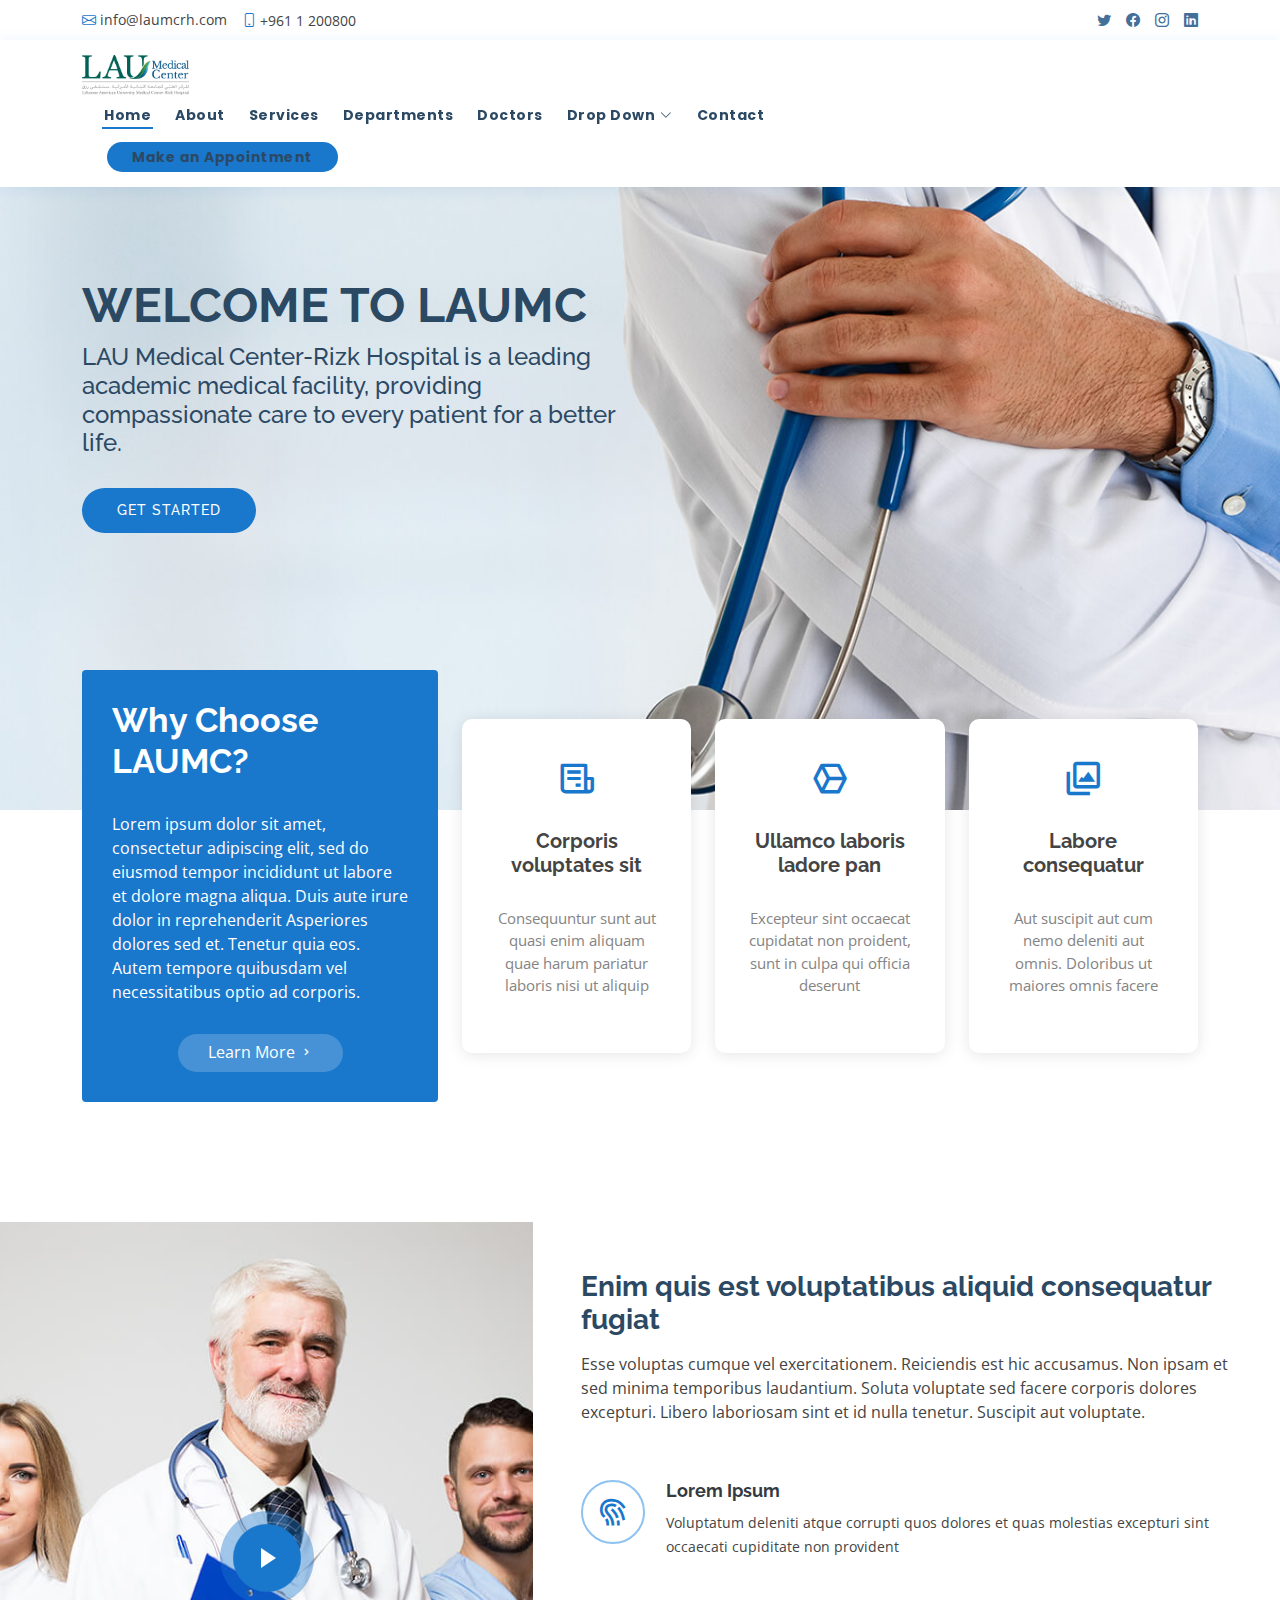
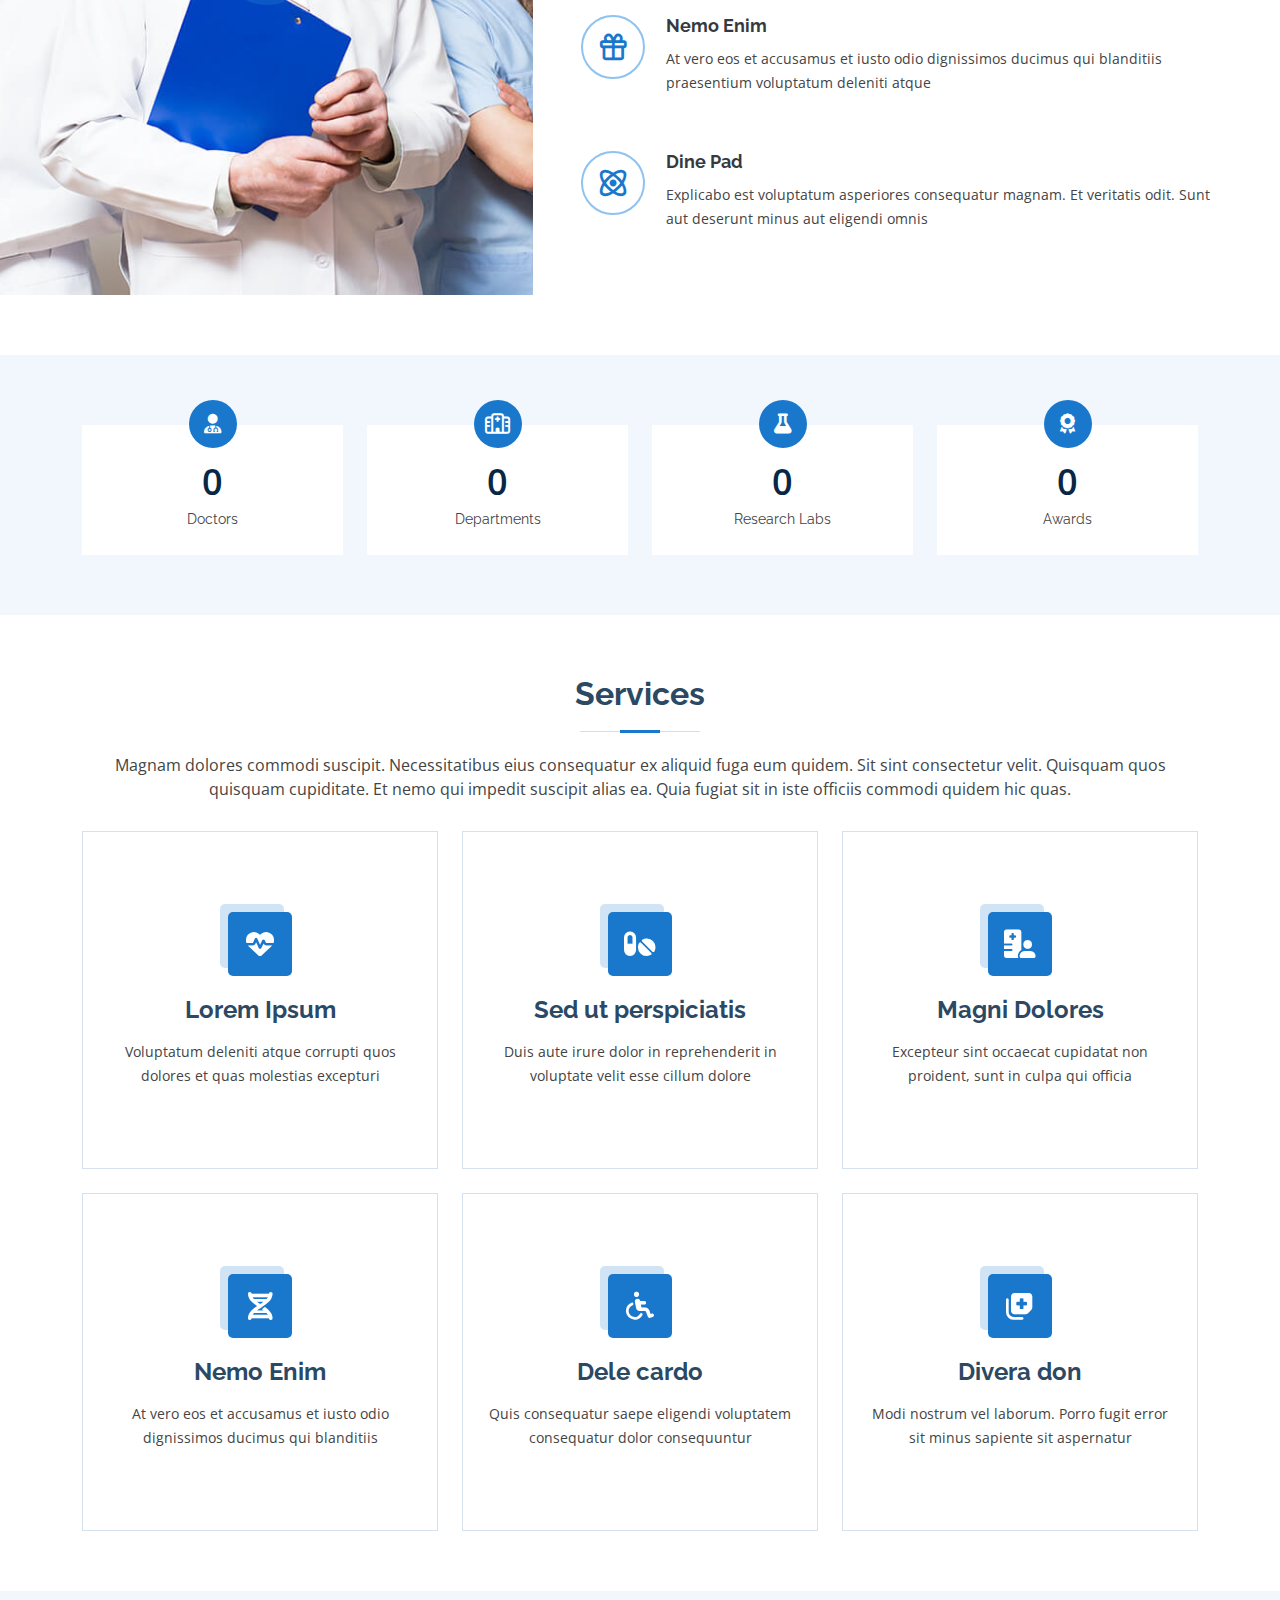
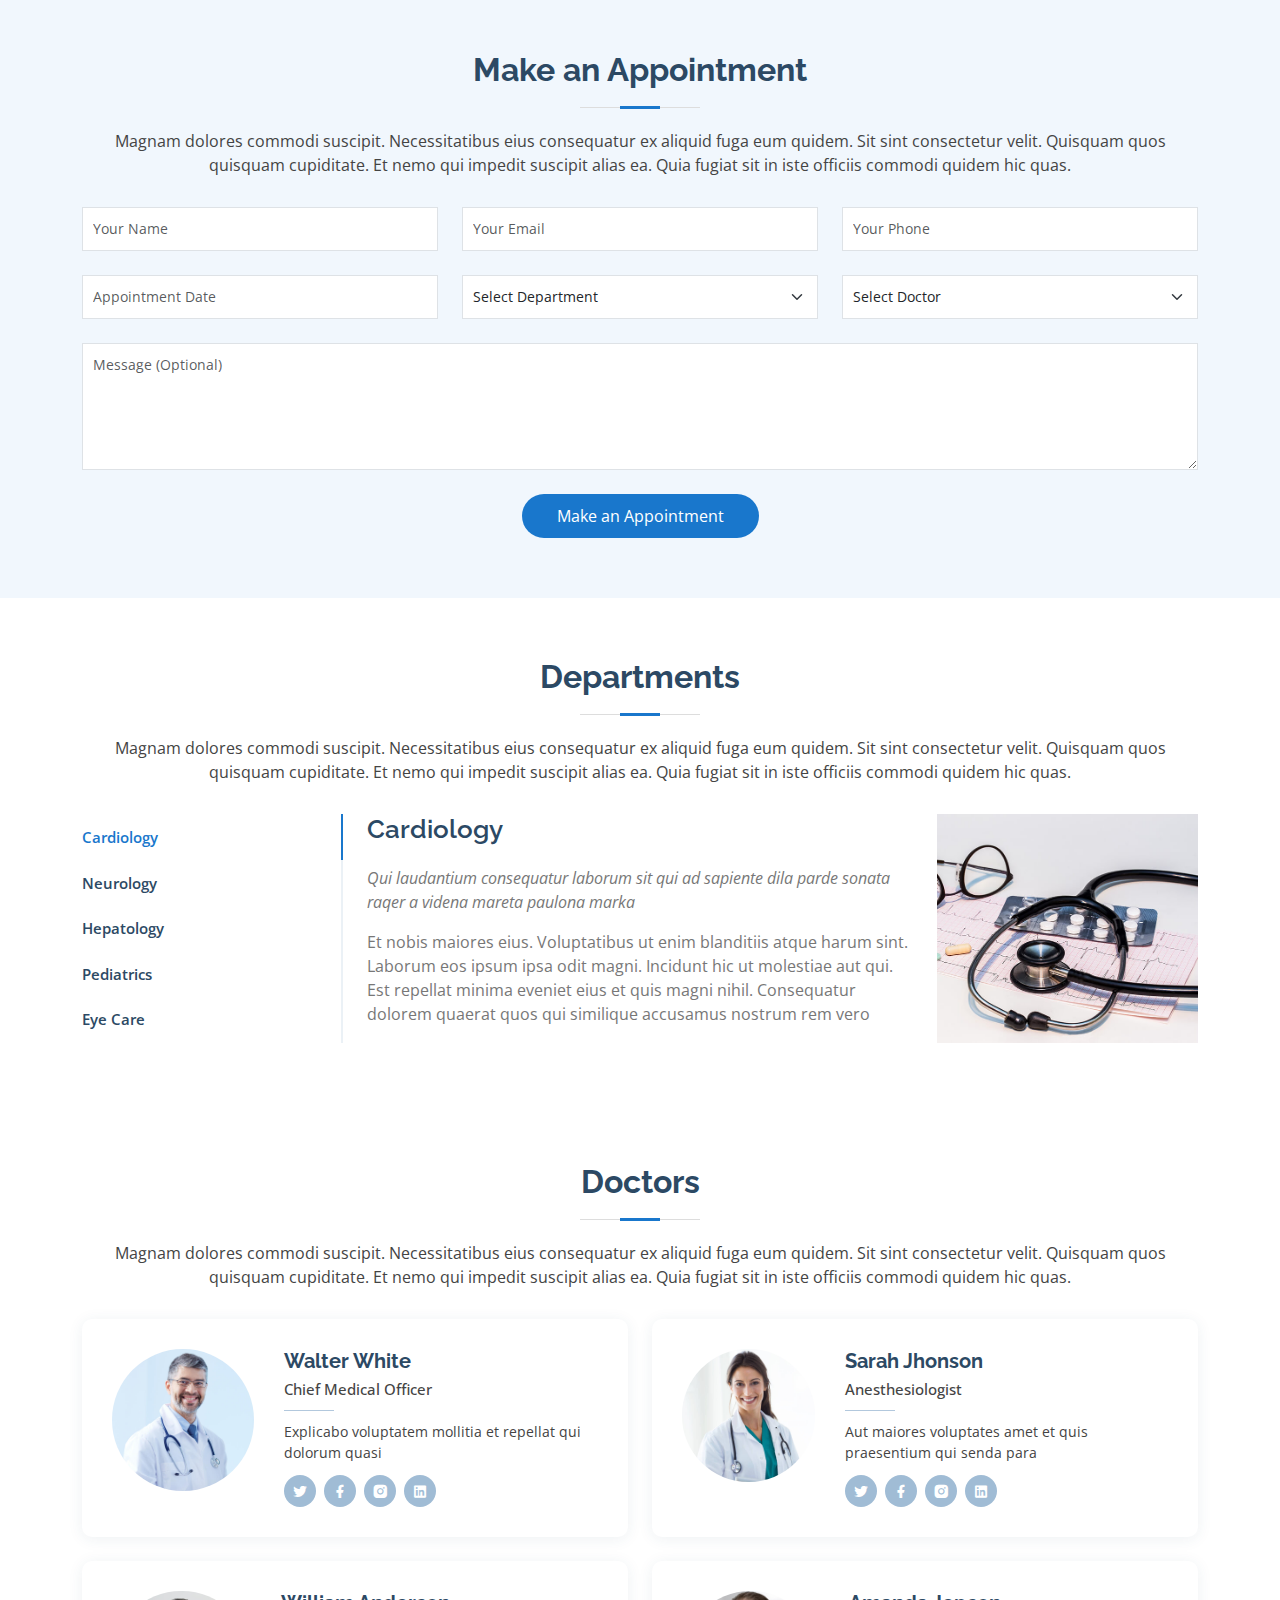
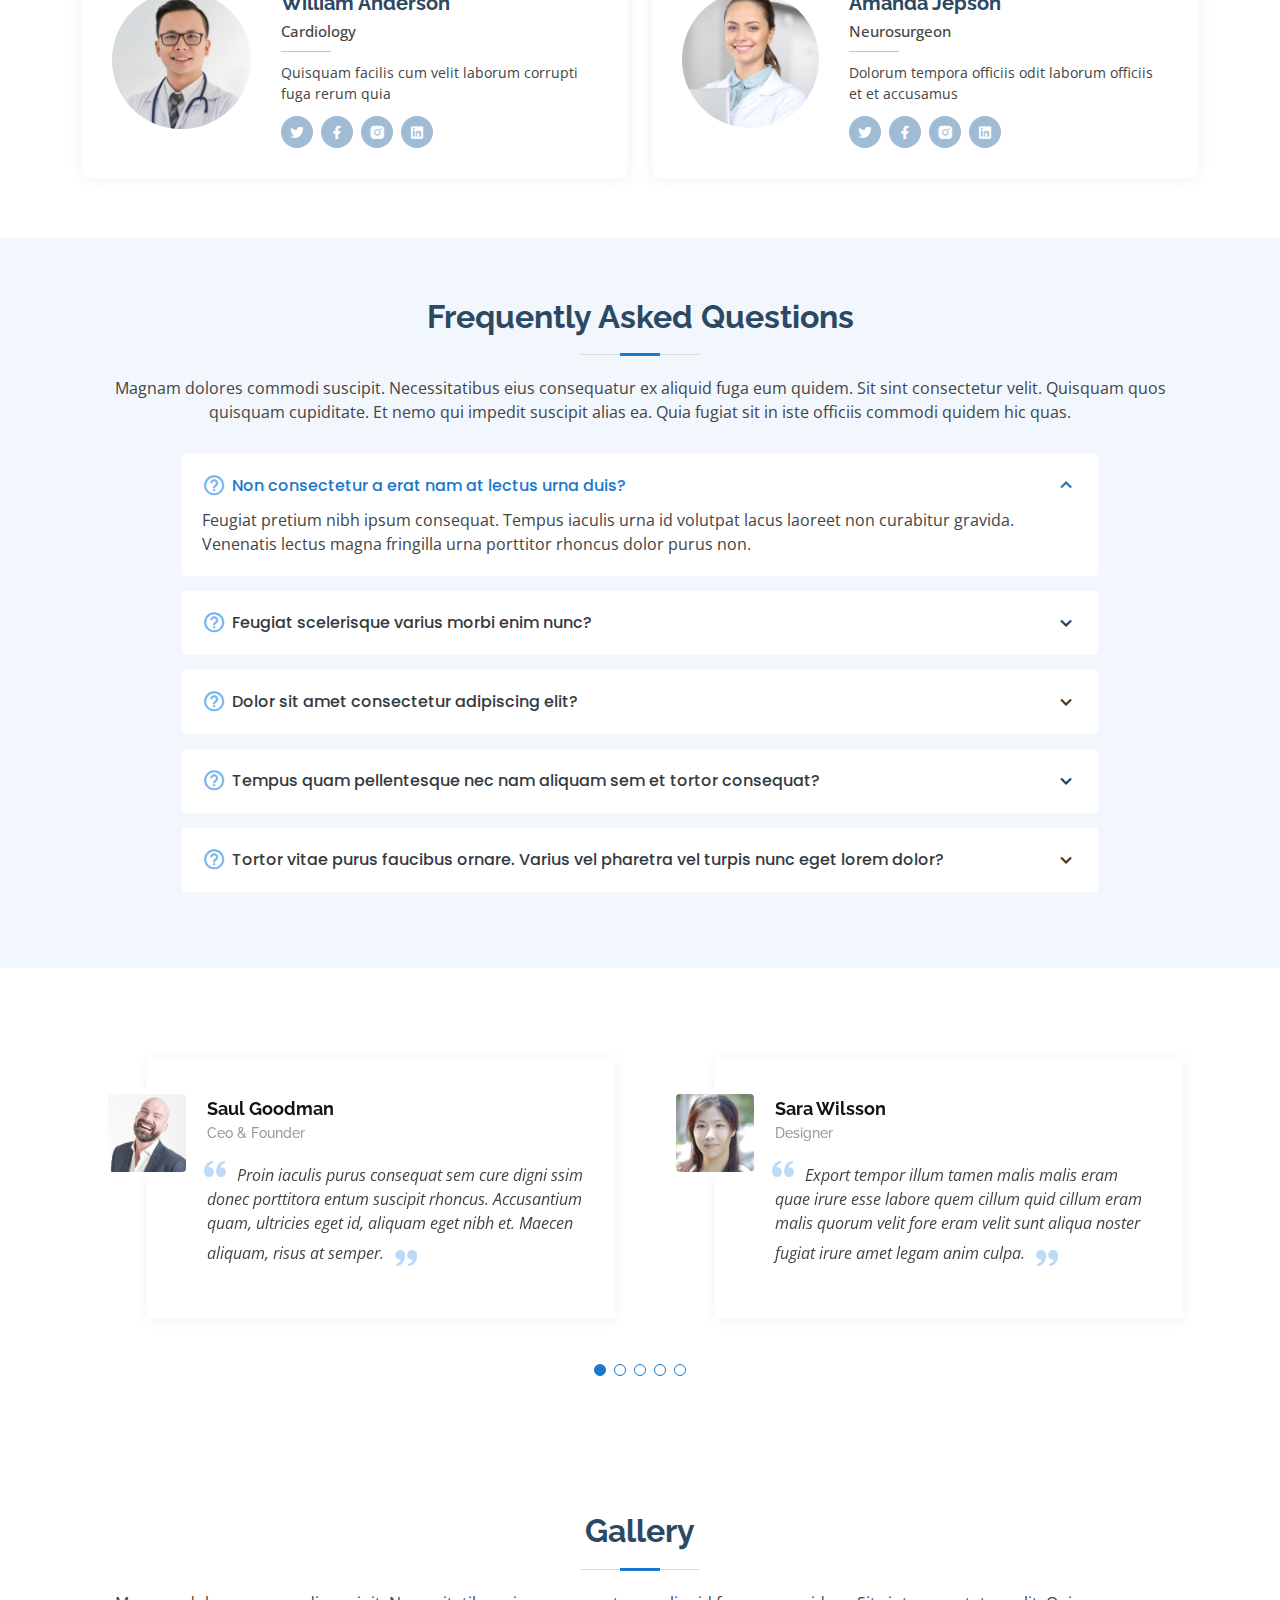
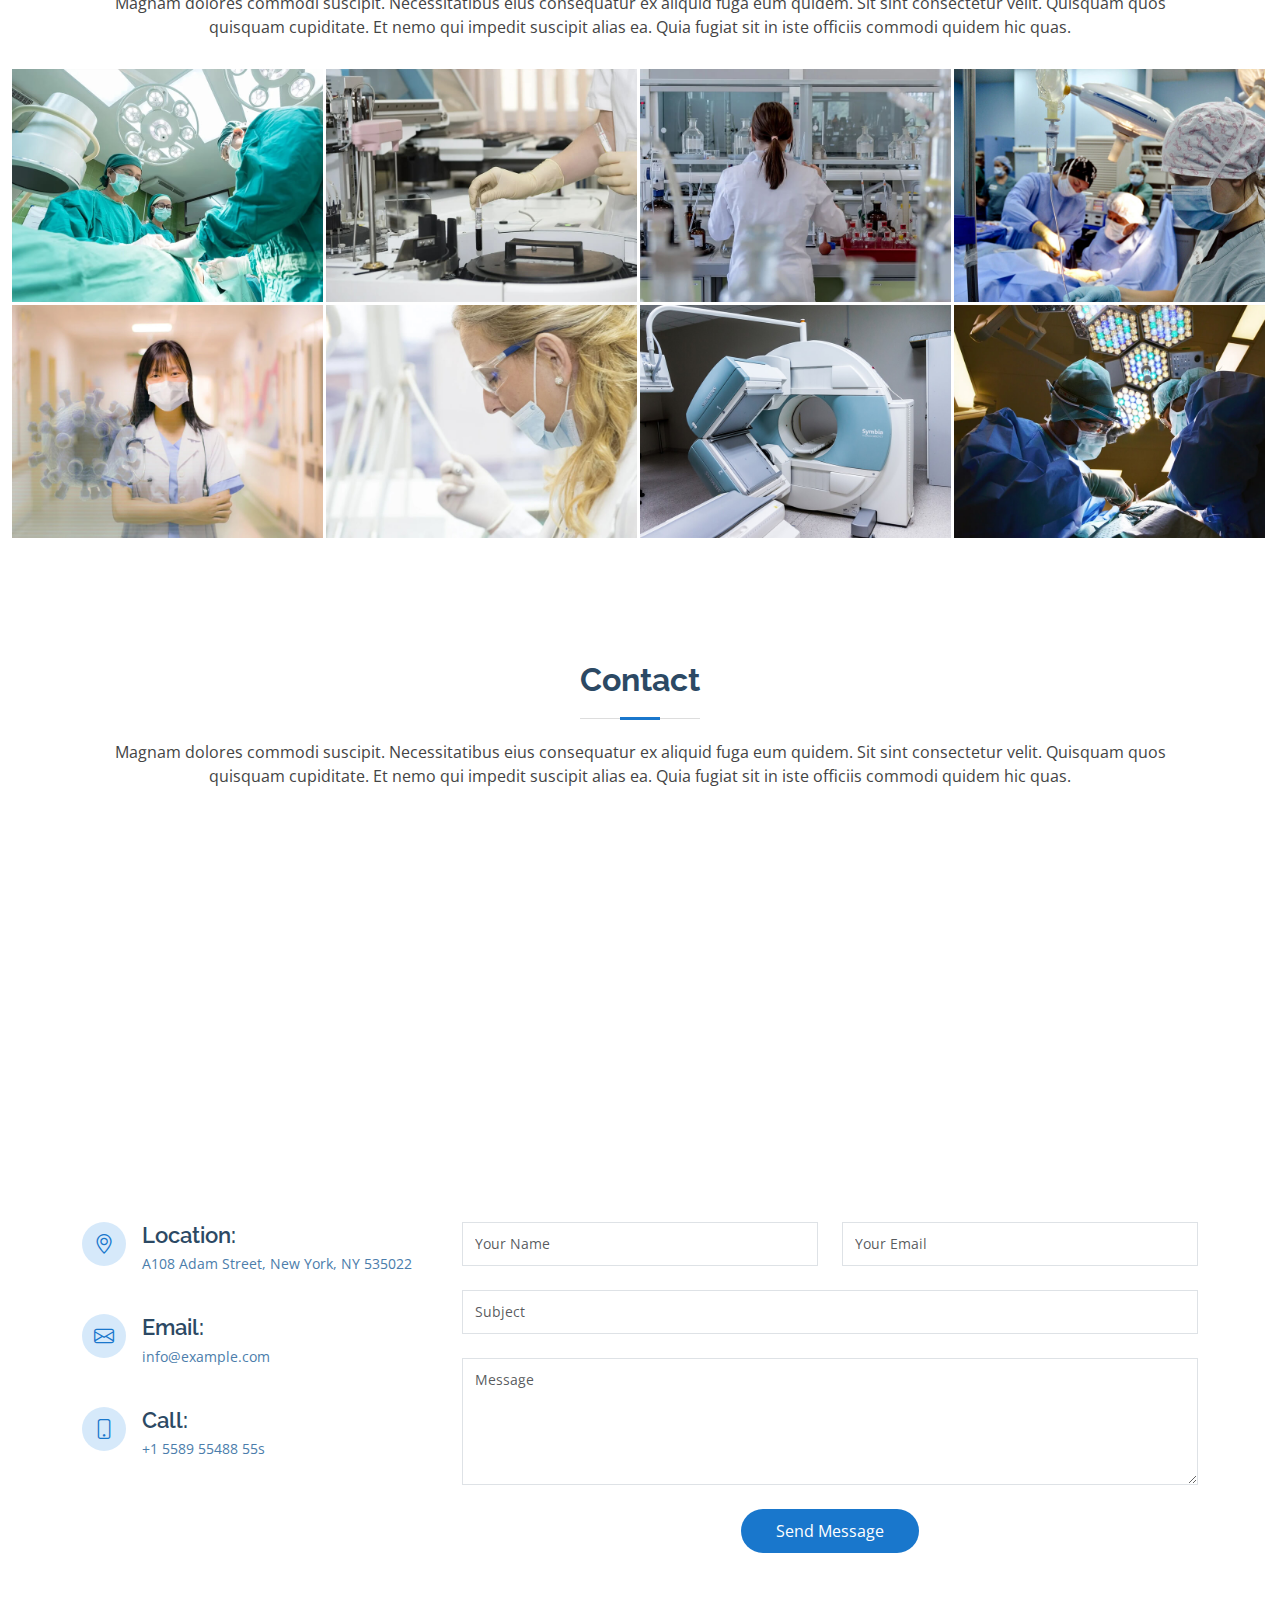
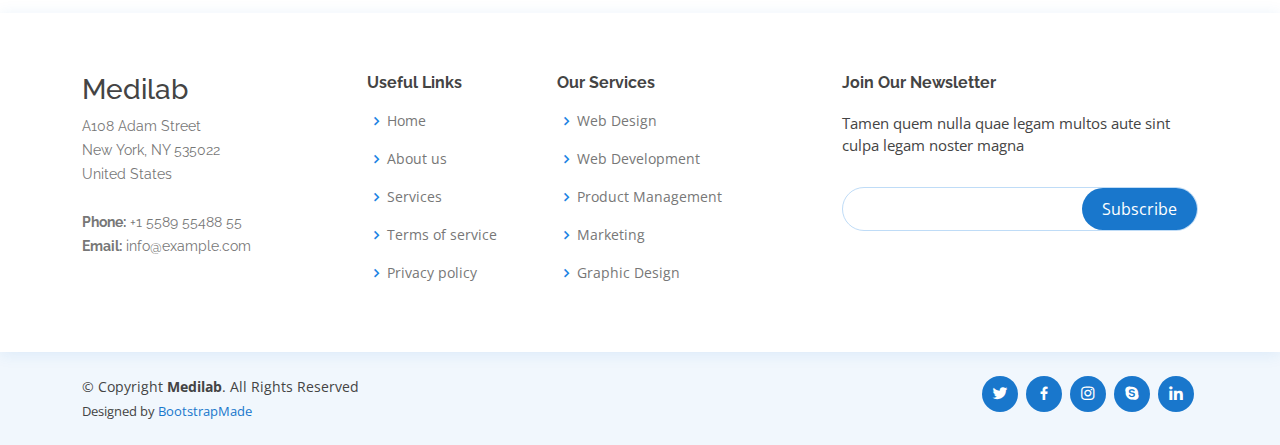
==== index.html @ ff3c2d9d "The project's first upload" ====
<!DOCTYPE html>
<html lang="en">

<head>
  <meta charset="utf-8">
  <meta content="width=device-width, initial-scale=1.0" name="viewport">

  <title>LAUMC</title>
  <meta content="" name="description">
  <meta content="" name="keywords">

  <!-- Favicons -->
  <link href="assets/img/favicon.ico" rel="icon">
  <!-- Google Fonts -->
  <link href="https://fonts.googleapis.com/css?family=Open+Sans:300,300i,400,400i,600,600i,700,700i|Raleway:300,300i,400,400i,500,500i,600,600i,700,700i|Poppins:300,300i,400,400i,500,500i,600,600i,700,700i" rel="stylesheet">

  <!-- Vendor CSS Files -->
  <link href="assets/vendor/fontawesome-free/css/all.min.css" rel="stylesheet">
  <link href="assets/vendor/animate.css/animate.min.css" rel="stylesheet">
  <link href="assets/vendor/bootstrap/css/bootstrap.min.css" rel="stylesheet">
  <link href="assets/vendor/bootstrap-icons/bootstrap-icons.css" rel="stylesheet">
  <link href="assets/vendor/boxicons/css/boxicons.min.css" rel="stylesheet">
  <link href="assets/vendor/glightbox/css/glightbox.min.css" rel="stylesheet">
  <link href="assets/vendor/remixicon/remixicon.css" rel="stylesheet">
  <link href="assets/vendor/swiper/swiper-bundle.min.css" rel="stylesheet">

  <!-- Template Main CSS File -->
  <link href="assets/css/style.css" rel="stylesheet">

  <!-- =======================================================
  * Template Name: Medilab
  * Updated: Sep 18 2023 with Bootstrap v5.3.2
  * Template URL: https://bootstrapmade.com/medilab-free-medical-bootstrap-theme/
  * Author: BootstrapMade.com
  * License: https://bootstrapmade.com/license/
  ======================================================== -->
</head>

<body>

  <!-- ======= Top Bar ======= -->
  <div id="topbar" class="d-flex align-items-center fixed-top">
    <div class="container d-flex justify-content-between">
      <div class="contact-info d-flex align-items-center">
        <i class="bi bi-envelope"></i> <a href="mailto:info@laumcrh.com">info@laumcrh.com</a>
        <i class="bi bi-phone"></i> +961 1 200800
      </div>
      <div class="d-none d-lg-flex social-links align-items-center">
        <a href="https://twitter.com/LAUMCRH" class="twitter"><i class="bi bi-twitter"></i></a>
        <a href="https://www.facebook.com/LAUMCRH" class="facebook"><i class="bi bi-facebook"></i></a>
        <a href="https://www.instagram.com/LAUMCRH/" class="instagram"><i class="bi bi-instagram"></i></a>
        <a href="https://www.linkedin.com/company/laumcrh/" class="linkedin"><i class="bi bi-linkedin"></i></i></a>
      </div>
    </div>
  </div>

  <!-- ======= Header ======= -->
  <header id="header" class="fixed-top">
    <div class="container d-flex align-items-center">

      <h1 class="logo me-auto"><a href="index.html" class="logo me-auto"><img src="assets/img/logo.png" alt="" class="img-fluid"></a>

      <nav id="navbar" class="navbar order-last order-lg-0">
        <ul>
          <li><a class="nav-link scrollto active" href="#hero">Home</a></li>
          <li><a class="nav-link scrollto" href="#about">About</a></li>
          <li><a class="nav-link scrollto" href="#services">Services</a></li>
          <li><a class="nav-link scrollto" href="#departments">Departments</a></li>
          <li><a class="nav-link scrollto" href="#doctors">Doctors</a></li>
          <li class="dropdown"><a href="#"><span>Drop Down</span> <i class="bi bi-chevron-down"></i></a>
            <ul>
              <li><a href="#">Drop Down 1</a></li>
              <li class="dropdown"><a href="#"><span>Deep Drop Down</span> <i class="bi bi-chevron-right"></i></a>
                <ul>
                  <li><a href="#">Deep Drop Down 1</a></li>
                  <li><a href="#">Deep Drop Down 2</a></li>
                  <li><a href="#">Deep Drop Down 3</a></li>
                  <li><a href="#">Deep Drop Down 4</a></li>
                  <li><a href="#">Deep Drop Down 5</a></li>
                </ul>
              </li>
              <li><a href="#">Drop Down 2</a></li>
              <li><a href="#">Drop Down 3</a></li>
              <li><a href="#">Drop Down 4</a></li>
            </ul>
          </li>
          <li><a class="nav-link scrollto" href="#contact">Contact</a></li>
        </ul>
        <i class="bi bi-list mobile-nav-toggle"></i>
      </nav><!-- .navbar -->

      <a href="#appointment" class="appointment-btn scrollto"><span class="d-none d-md-inline">Make an</span> Appointment</a>

    </div>
  </header><!-- End Header -->

  <!-- ======= Hero Section ======= -->
  <section id="hero" class="d-flex align-items-center">
    <div class="container">
      <h1>Welcome to LAUMC</h1>
      <h2>LAU Medical Center-Rizk Hospital is a leading academic medical facility, providing compassionate care to every patient for a better life.</h2>
      <a href="#about" class="btn-get-started scrollto">Get Started</a>
    </div>
  </section><!-- End Hero -->

  <main id="main">

    <!-- ======= Why Us Section ======= -->
    <section id="why-us" class="why-us">
      <div class="container">

        <div class="row">
          <div class="col-lg-4 d-flex align-items-stretch">
            <div class="content">
              <h3>Why Choose LAUMC?</h3>
              <p>
                Lorem ipsum dolor sit amet, consectetur adipiscing elit, sed do eiusmod tempor incididunt ut labore et dolore magna aliqua. Duis aute irure dolor in reprehenderit
                Asperiores dolores sed et. Tenetur quia eos. Autem tempore quibusdam vel necessitatibus optio ad corporis.
              </p>
              <div class="text-center">
                <a href="#" class="more-btn">Learn More <i class="bx bx-chevron-right"></i></a>
              </div>
            </div>
          </div>
          <div class="col-lg-8 d-flex align-items-stretch">
            <div class="icon-boxes d-flex flex-column justify-content-center">
              <div class="row">
                <div class="col-xl-4 d-flex align-items-stretch">
                  <div class="icon-box mt-4 mt-xl-0">
                    <i class="bx bx-receipt"></i>
                    <h4>Corporis voluptates sit</h4>
                    <p>Consequuntur sunt aut quasi enim aliquam quae harum pariatur laboris nisi ut aliquip</p>
                  </div>
                </div>
                <div class="col-xl-4 d-flex align-items-stretch">
                  <div class="icon-box mt-4 mt-xl-0">
                    <i class="bx bx-cube-alt"></i>
                    <h4>Ullamco laboris ladore pan</h4>
                    <p>Excepteur sint occaecat cupidatat non proident, sunt in culpa qui officia deserunt</p>
                  </div>
                </div>
                <div class="col-xl-4 d-flex align-items-stretch">
                  <div class="icon-box mt-4 mt-xl-0">
                    <i class="bx bx-images"></i>
                    <h4>Labore consequatur</h4>
                    <p>Aut suscipit aut cum nemo deleniti aut omnis. Doloribus ut maiores omnis facere</p>
                  </div>
                </div>
              </div>
            </div><!-- End .content-->
          </div>
        </div>

      </div>
    </section><!-- End Why Us Section -->

    <!-- ======= About Section ======= -->
    <section id="about" class="about">
      <div class="container-fluid">

        <div class="row">
          <div class="col-xl-5 col-lg-6 video-box d-flex justify-content-center align-items-stretch position-relative">
            <a href="https://www.youtube.com/watch?v=jDDaplaOz7Q" class="glightbox play-btn mb-4"></a>
          </div>

          <div class="col-xl-7 col-lg-6 icon-boxes d-flex flex-column align-items-stretch justify-content-center py-5 px-lg-5">
            <h3>Enim quis est voluptatibus aliquid consequatur fugiat</h3>
            <p>Esse voluptas cumque vel exercitationem. Reiciendis est hic accusamus. Non ipsam et sed minima temporibus laudantium. Soluta voluptate sed facere corporis dolores excepturi. Libero laboriosam sint et id nulla tenetur. Suscipit aut voluptate.</p>

            <div class="icon-box">
              <div class="icon"><i class="bx bx-fingerprint"></i></div>
              <h4 class="title"><a href="">Lorem Ipsum</a></h4>
              <p class="description">Voluptatum deleniti atque corrupti quos dolores et quas molestias excepturi sint occaecati cupiditate non provident</p>
            </div>

            <div class="icon-box">
              <div class="icon"><i class="bx bx-gift"></i></div>
              <h4 class="title"><a href="">Nemo Enim</a></h4>
              <p class="description">At vero eos et accusamus et iusto odio dignissimos ducimus qui blanditiis praesentium voluptatum deleniti atque</p>
            </div>

            <div class="icon-box">
              <div class="icon"><i class="bx bx-atom"></i></div>
              <h4 class="title"><a href="">Dine Pad</a></h4>
              <p class="description">Explicabo est voluptatum asperiores consequatur magnam. Et veritatis odit. Sunt aut deserunt minus aut eligendi omnis</p>
            </div>

          </div>
        </div>

      </div>
    </section><!-- End About Section -->

    <!-- ======= Counts Section ======= -->
    <section id="counts" class="counts">
      <div class="container">

        <div class="row">

          <div class="col-lg-3 col-md-6">
            <div class="count-box">
              <i class="fas fa-user-md"></i>
              <span data-purecounter-start="0" data-purecounter-end="85" data-purecounter-duration="1" class="purecounter"></span>
              <p>Doctors</p>
            </div>
          </div>

          <div class="col-lg-3 col-md-6 mt-5 mt-md-0">
            <div class="count-box">
              <i class="far fa-hospital"></i>
              <span data-purecounter-start="0" data-purecounter-end="18" data-purecounter-duration="1" class="purecounter"></span>
              <p>Departments</p>
            </div>
          </div>

          <div class="col-lg-3 col-md-6 mt-5 mt-lg-0">
            <div class="count-box">
              <i class="fas fa-flask"></i>
              <span data-purecounter-start="0" data-purecounter-end="12" data-purecounter-duration="1" class="purecounter"></span>
              <p>Research Labs</p>
            </div>
          </div>

          <div class="col-lg-3 col-md-6 mt-5 mt-lg-0">
            <div class="count-box">
              <i class="fas fa-award"></i>
              <span data-purecounter-start="0" data-purecounter-end="150" data-purecounter-duration="1" class="purecounter"></span>
              <p>Awards</p>
            </div>
          </div>

        </div>

      </div>
    </section><!-- End Counts Section -->

    <!-- ======= Services Section ======= -->
    <section id="services" class="services">
      <div class="container">

        <div class="section-title">
          <h2>Services</h2>
          <p>Magnam dolores commodi suscipit. Necessitatibus eius consequatur ex aliquid fuga eum quidem. Sit sint consectetur velit. Quisquam quos quisquam cupiditate. Et nemo qui impedit suscipit alias ea. Quia fugiat sit in iste officiis commodi quidem hic quas.</p>
        </div>

        <div class="row">
          <div class="col-lg-4 col-md-6 d-flex align-items-stretch">
            <div class="icon-box">
              <div class="icon"><i class="fas fa-heartbeat"></i></div>
              <h4><a href="">Lorem Ipsum</a></h4>
              <p>Voluptatum deleniti atque corrupti quos dolores et quas molestias excepturi</p>
            </div>
          </div>

          <div class="col-lg-4 col-md-6 d-flex align-items-stretch mt-4 mt-md-0">
            <div class="icon-box">
              <div class="icon"><i class="fas fa-pills"></i></div>
              <h4><a href="">Sed ut perspiciatis</a></h4>
              <p>Duis aute irure dolor in reprehenderit in voluptate velit esse cillum dolore</p>
            </div>
          </div>

          <div class="col-lg-4 col-md-6 d-flex align-items-stretch mt-4 mt-lg-0">
            <div class="icon-box">
              <div class="icon"><i class="fas fa-hospital-user"></i></div>
              <h4><a href="">Magni Dolores</a></h4>
              <p>Excepteur sint occaecat cupidatat non proident, sunt in culpa qui officia</p>
            </div>
          </div>

          <div class="col-lg-4 col-md-6 d-flex align-items-stretch mt-4">
            <div class="icon-box">
              <div class="icon"><i class="fas fa-dna"></i></div>
              <h4><a href="">Nemo Enim</a></h4>
              <p>At vero eos et accusamus et iusto odio dignissimos ducimus qui blanditiis</p>
            </div>
          </div>

          <div class="col-lg-4 col-md-6 d-flex align-items-stretch mt-4">
            <div class="icon-box">
              <div class="icon"><i class="fas fa-wheelchair"></i></div>
              <h4><a href="">Dele cardo</a></h4>
              <p>Quis consequatur saepe eligendi voluptatem consequatur dolor consequuntur</p>
            </div>
          </div>

          <div class="col-lg-4 col-md-6 d-flex align-items-stretch mt-4">
            <div class="icon-box">
              <div class="icon"><i class="fas fa-notes-medical"></i></div>
              <h4><a href="">Divera don</a></h4>
              <p>Modi nostrum vel laborum. Porro fugit error sit minus sapiente sit aspernatur</p>
            </div>
          </div>

        </div>

      </div>
    </section><!-- End Services Section -->

    <!-- ======= Appointment Section ======= -->
    <section id="appointment" class="appointment section-bg">
      <div class="container">

        <div class="section-title">
          <h2>Make an Appointment</h2>
          <p>Magnam dolores commodi suscipit. Necessitatibus eius consequatur ex aliquid fuga eum quidem. Sit sint consectetur velit. Quisquam quos quisquam cupiditate. Et nemo qui impedit suscipit alias ea. Quia fugiat sit in iste officiis commodi quidem hic quas.</p>
        </div>

        <form action="forms/appointment.php" method="post" role="form" class="php-email-form">
          <div class="row">
            <div class="col-md-4 form-group">
              <input type="text" name="name" class="form-control" id="name" placeholder="Your Name" data-rule="minlen:4" data-msg="Please enter at least 4 chars">
              <div class="validate"></div>
            </div>
            <div class="col-md-4 form-group mt-3 mt-md-0">
              <input type="email" class="form-control" name="email" id="email" placeholder="Your Email" data-rule="email" data-msg="Please enter a valid email">
              <div class="validate"></div>
            </div>
            <div class="col-md-4 form-group mt-3 mt-md-0">
              <input type="tel" class="form-control" name="phone" id="phone" placeholder="Your Phone" data-rule="minlen:4" data-msg="Please enter at least 4 chars">
              <div class="validate"></div>
            </div>
          </div>
          <div class="row">
            <div class="col-md-4 form-group mt-3">
              <input type="datetime" name="date" class="form-control datepicker" id="date" placeholder="Appointment Date" data-rule="minlen:4" data-msg="Please enter at least 4 chars">
              <div class="validate"></div>
            </div>
            <div class="col-md-4 form-group mt-3">
              <select name="department" id="department" class="form-select">
                <option value="">Select Department</option>
                <option value="Department 1">Department 1</option>
                <option value="Department 2">Department 2</option>
                <option value="Department 3">Department 3</option>
              </select>
              <div class="validate"></div>
            </div>
            <div class="col-md-4 form-group mt-3">
              <select name="doctor" id="doctor" class="form-select">
                <option value="">Select Doctor</option>
                <option value="Doctor 1">Doctor 1</option>
                <option value="Doctor 2">Doctor 2</option>
                <option value="Doctor 3">Doctor 3</option>
              </select>
              <div class="validate"></div>
            </div>
          </div>

          <div class="form-group mt-3">
            <textarea class="form-control" name="message" rows="5" placeholder="Message (Optional)"></textarea>
            <div class="validate"></div>
          </div>
          <div class="mb-3">
            <div class="loading">Loading</div>
            <div class="error-message"></div>
            <div class="sent-message">Your appointment request has been sent successfully. Thank you!</div>
          </div>
          <div class="text-center"><button type="submit">Make an Appointment</button></div>
        </form>

      </div>
    </section><!-- End Appointment Section -->

    <!-- ======= Departments Section ======= -->
    <section id="departments" class="departments">
      <div class="container">

        <div class="section-title">
          <h2>Departments</h2>
          <p>Magnam dolores commodi suscipit. Necessitatibus eius consequatur ex aliquid fuga eum quidem. Sit sint consectetur velit. Quisquam quos quisquam cupiditate. Et nemo qui impedit suscipit alias ea. Quia fugiat sit in iste officiis commodi quidem hic quas.</p>
        </div>

        <div class="row gy-4">
          <div class="col-lg-3">
            <ul class="nav nav-tabs flex-column">
              <li class="nav-item">
                <a class="nav-link active show" data-bs-toggle="tab" href="#tab-1">Cardiology</a>
              </li>
              <li class="nav-item">
                <a class="nav-link" data-bs-toggle="tab" href="#tab-2">Neurology</a>
              </li>
              <li class="nav-item">
                <a class="nav-link" data-bs-toggle="tab" href="#tab-3">Hepatology</a>
              </li>
              <li class="nav-item">
                <a class="nav-link" data-bs-toggle="tab" href="#tab-4">Pediatrics</a>
              </li>
              <li class="nav-item">
                <a class="nav-link" data-bs-toggle="tab" href="#tab-5">Eye Care</a>
              </li>
            </ul>
          </div>
          <div class="col-lg-9">
            <div class="tab-content">
              <div class="tab-pane active show" id="tab-1">
                <div class="row gy-4">
                  <div class="col-lg-8 details order-2 order-lg-1">
                    <h3>Cardiology</h3>
                    <p class="fst-italic">Qui laudantium consequatur laborum sit qui ad sapiente dila parde sonata raqer a videna mareta paulona marka</p>
                    <p>Et nobis maiores eius. Voluptatibus ut enim blanditiis atque harum sint. Laborum eos ipsum ipsa odit magni. Incidunt hic ut molestiae aut qui. Est repellat minima eveniet eius et quis magni nihil. Consequatur dolorem quaerat quos qui similique accusamus nostrum rem vero</p>
                  </div>
                  <div class="col-lg-4 text-center order-1 order-lg-2">
                    <img src="assets/img/departments-1.jpg" alt="" class="img-fluid">
                  </div>
                </div>
              </div>
              <div class="tab-pane" id="tab-2">
                <div class="row gy-4">
                  <div class="col-lg-8 details order-2 order-lg-1">
                    <h3>Et blanditiis nemo veritatis excepturi</h3>
                    <p class="fst-italic">Qui laudantium consequatur laborum sit qui ad sapiente dila parde sonata raqer a videna mareta paulona marka</p>
                    <p>Ea ipsum voluptatem consequatur quis est. Illum error ullam omnis quia et reiciendis sunt sunt est. Non aliquid repellendus itaque accusamus eius et velit ipsa voluptates. Optio nesciunt eaque beatae accusamus lerode pakto madirna desera vafle de nideran pal</p>
                  </div>
                  <div class="col-lg-4 text-center order-1 order-lg-2">
                    <img src="assets/img/departments-2.jpg" alt="" class="img-fluid">
                  </div>
                </div>
              </div>
              <div class="tab-pane" id="tab-3">
                <div class="row gy-4">
                  <div class="col-lg-8 details order-2 order-lg-1">
                    <h3>Impedit facilis occaecati odio neque aperiam sit</h3>
                    <p class="fst-italic">Eos voluptatibus quo. Odio similique illum id quidem non enim fuga. Qui natus non sunt dicta dolor et. In asperiores velit quaerat perferendis aut</p>
                    <p>Iure officiis odit rerum. Harum sequi eum illum corrupti culpa veritatis quisquam. Neque necessitatibus illo rerum eum ut. Commodi ipsam minima molestiae sed laboriosam a iste odio. Earum odit nesciunt fugiat sit ullam. Soluta et harum voluptatem optio quae</p>
                  </div>
                  <div class="col-lg-4 text-center order-1 order-lg-2">
                    <img src="assets/img/departments-3.jpg" alt="" class="img-fluid">
                  </div>
                </div>
              </div>
              <div class="tab-pane" id="tab-4">
                <div class="row gy-4">
                  <div class="col-lg-8 details order-2 order-lg-1">
                    <h3>Fuga dolores inventore laboriosam ut est accusamus laboriosam dolore</h3>
                    <p class="fst-italic">Totam aperiam accusamus. Repellat consequuntur iure voluptas iure porro quis delectus</p>
                    <p>Eaque consequuntur consequuntur libero expedita in voluptas. Nostrum ipsam necessitatibus aliquam fugiat debitis quis velit. Eum ex maxime error in consequatur corporis atque. Eligendi asperiores sed qui veritatis aperiam quia a laborum inventore</p>
                  </div>
                  <div class="col-lg-4 text-center order-1 order-lg-2">
                    <img src="assets/img/departments-4.jpg" alt="" class="img-fluid">
                  </div>
                </div>
              </div>
              <div class="tab-pane" id="tab-5">
                <div class="row gy-4">
                  <div class="col-lg-8 details order-2 order-lg-1">
                    <h3>Est eveniet ipsam sindera pad rone matrelat sando reda</h3>
                    <p class="fst-italic">Omnis blanditiis saepe eos autem qui sunt debitis porro quia.</p>
                    <p>Exercitationem nostrum omnis. Ut reiciendis repudiandae minus. Omnis recusandae ut non quam ut quod eius qui. Ipsum quia odit vero atque qui quibusdam amet. Occaecati sed est sint aut vitae molestiae voluptate vel</p>
                  </div>
                  <div class="col-lg-4 text-center order-1 order-lg-2">
                    <img src="assets/img/departments-5.jpg" alt="" class="img-fluid">
                  </div>
                </div>
              </div>
            </div>
          </div>
        </div>

      </div>
    </section><!-- End Departments Section -->

    <!-- ======= Doctors Section ======= -->
    <section id="doctors" class="doctors">
      <div class="container">

        <div class="section-title">
          <h2>Doctors</h2>
          <p>Magnam dolores commodi suscipit. Necessitatibus eius consequatur ex aliquid fuga eum quidem. Sit sint consectetur velit. Quisquam quos quisquam cupiditate. Et nemo qui impedit suscipit alias ea. Quia fugiat sit in iste officiis commodi quidem hic quas.</p>
        </div>

        <div class="row">

          <div class="col-lg-6">
            <div class="member d-flex align-items-start">
              <div class="pic"><img src="assets/img/doctors/doctors-1.jpg" class="img-fluid" alt=""></div>
              <div class="member-info">
                <h4>Walter White</h4>
                <span>Chief Medical Officer</span>
                <p>Explicabo voluptatem mollitia et repellat qui dolorum quasi</p>
                <div class="social">
                  <a href=""><i class="ri-twitter-fill"></i></a>
                  <a href=""><i class="ri-facebook-fill"></i></a>
                  <a href=""><i class="ri-instagram-fill"></i></a>
                  <a href=""> <i class="ri-linkedin-box-fill"></i> </a>
                </div>
              </div>
            </div>
          </div>

          <div class="col-lg-6 mt-4 mt-lg-0">
            <div class="member d-flex align-items-start">
              <div class="pic"><img src="assets/img/doctors/doctors-2.jpg" class="img-fluid" alt=""></div>
              <div class="member-info">
                <h4>Sarah Jhonson</h4>
                <span>Anesthesiologist</span>
                <p>Aut maiores voluptates amet et quis praesentium qui senda para</p>
                <div class="social">
                  <a href=""><i class="ri-twitter-fill"></i></a>
                  <a href=""><i class="ri-facebook-fill"></i></a>
                  <a href=""><i class="ri-instagram-fill"></i></a>
                  <a href=""> <i class="ri-linkedin-box-fill"></i> </a>
                </div>
              </div>
            </div>
          </div>

          <div class="col-lg-6 mt-4">
            <div class="member d-flex align-items-start">
              <div class="pic"><img src="assets/img/doctors/doctors-3.jpg" class="img-fluid" alt=""></div>
              <div class="member-info">
                <h4>William Anderson</h4>
                <span>Cardiology</span>
                <p>Quisquam facilis cum velit laborum corrupti fuga rerum quia</p>
                <div class="social">
                  <a href=""><i class="ri-twitter-fill"></i></a>
                  <a href=""><i class="ri-facebook-fill"></i></a>
                  <a href=""><i class="ri-instagram-fill"></i></a>
                  <a href=""> <i class="ri-linkedin-box-fill"></i> </a>
                </div>
              </div>
            </div>
          </div>

          <div class="col-lg-6 mt-4">
            <div class="member d-flex align-items-start">
              <div class="pic"><img src="assets/img/doctors/doctors-4.jpg" class="img-fluid" alt=""></div>
              <div class="member-info">
                <h4>Amanda Jepson</h4>
                <span>Neurosurgeon</span>
                <p>Dolorum tempora officiis odit laborum officiis et et accusamus</p>
                <div class="social">
                  <a href=""><i class="ri-twitter-fill"></i></a>
                  <a href=""><i class="ri-facebook-fill"></i></a>
                  <a href=""><i class="ri-instagram-fill"></i></a>
                  <a href=""> <i class="ri-linkedin-box-fill"></i> </a>
                </div>
              </div>
            </div>
          </div>

        </div>

      </div>
    </section><!-- End Doctors Section -->

    <!-- ======= Frequently Asked Questions Section ======= -->
    <section id="faq" class="faq section-bg">
      <div class="container">

        <div class="section-title">
          <h2>Frequently Asked Questions</h2>
          <p>Magnam dolores commodi suscipit. Necessitatibus eius consequatur ex aliquid fuga eum quidem. Sit sint consectetur velit. Quisquam quos quisquam cupiditate. Et nemo qui impedit suscipit alias ea. Quia fugiat sit in iste officiis commodi quidem hic quas.</p>
        </div>

        <div class="faq-list">
          <ul>
            <li data-aos="fade-up">
              <i class="bx bx-help-circle icon-help"></i> <a data-bs-toggle="collapse" class="collapse" data-bs-target="#faq-list-1">Non consectetur a erat nam at lectus urna duis? <i class="bx bx-chevron-down icon-show"></i><i class="bx bx-chevron-up icon-close"></i></a>
              <div id="faq-list-1" class="collapse show" data-bs-parent=".faq-list">
                <p>
                  Feugiat pretium nibh ipsum consequat. Tempus iaculis urna id volutpat lacus laoreet non curabitur gravida. Venenatis lectus magna fringilla urna porttitor rhoncus dolor purus non.
                </p>
              </div>
            </li>

            <li data-aos="fade-up" data-aos-delay="100">
              <i class="bx bx-help-circle icon-help"></i> <a data-bs-toggle="collapse" data-bs-target="#faq-list-2" class="collapsed">Feugiat scelerisque varius morbi enim nunc? <i class="bx bx-chevron-down icon-show"></i><i class="bx bx-chevron-up icon-close"></i></a>
              <div id="faq-list-2" class="collapse" data-bs-parent=".faq-list">
                <p>
                  Dolor sit amet consectetur adipiscing elit pellentesque habitant morbi. Id interdum velit laoreet id donec ultrices. Fringilla phasellus faucibus scelerisque eleifend donec pretium. Est pellentesque elit ullamcorper dignissim. Mauris ultrices eros in cursus turpis massa tincidunt dui.
                </p>
              </div>
            </li>

            <li data-aos="fade-up" data-aos-delay="200">
              <i class="bx bx-help-circle icon-help"></i> <a data-bs-toggle="collapse" data-bs-target="#faq-list-3" class="collapsed">Dolor sit amet consectetur adipiscing elit? <i class="bx bx-chevron-down icon-show"></i><i class="bx bx-chevron-up icon-close"></i></a>
              <div id="faq-list-3" class="collapse" data-bs-parent=".faq-list">
                <p>
                  Eleifend mi in nulla posuere sollicitudin aliquam ultrices sagittis orci. Faucibus pulvinar elementum integer enim. Sem nulla pharetra diam sit amet nisl suscipit. Rutrum tellus pellentesque eu tincidunt. Lectus urna duis convallis convallis tellus. Urna molestie at elementum eu facilisis sed odio morbi quis
                </p>
              </div>
            </li>

            <li data-aos="fade-up" data-aos-delay="300">
              <i class="bx bx-help-circle icon-help"></i> <a data-bs-toggle="collapse" data-bs-target="#faq-list-4" class="collapsed">Tempus quam pellentesque nec nam aliquam sem et tortor consequat? <i class="bx bx-chevron-down icon-show"></i><i class="bx bx-chevron-up icon-close"></i></a>
              <div id="faq-list-4" class="collapse" data-bs-parent=".faq-list">
                <p>
                  Molestie a iaculis at erat pellentesque adipiscing commodo. Dignissim suspendisse in est ante in. Nunc vel risus commodo viverra maecenas accumsan. Sit amet nisl suscipit adipiscing bibendum est. Purus gravida quis blandit turpis cursus in.
                </p>
              </div>
            </li>

            <li data-aos="fade-up" data-aos-delay="400">
              <i class="bx bx-help-circle icon-help"></i> <a data-bs-toggle="collapse" data-bs-target="#faq-list-5" class="collapsed">Tortor vitae purus faucibus ornare. Varius vel pharetra vel turpis nunc eget lorem dolor? <i class="bx bx-chevron-down icon-show"></i><i class="bx bx-chevron-up icon-close"></i></a>
              <div id="faq-list-5" class="collapse" data-bs-parent=".faq-list">
                <p>
                  Laoreet sit amet cursus sit amet dictum sit amet justo. Mauris vitae ultricies leo integer malesuada nunc vel. Tincidunt eget nullam non nisi est sit amet. Turpis nunc eget lorem dolor sed. Ut venenatis tellus in metus vulputate eu scelerisque.
                </p>
              </div>
            </li>

          </ul>
        </div>

      </div>
    </section><!-- End Frequently Asked Questions Section -->

    <!-- ======= Testimonials Section ======= -->
    <section id="testimonials" class="testimonials">
      <div class="container">

        <div class="testimonials-slider swiper" data-aos="fade-up" data-aos-delay="100">
          <div class="swiper-wrapper">

            <div class="swiper-slide">
              <div class="testimonial-wrap">
                <div class="testimonial-item">
                  <img src="assets/img/testimonials/testimonials-1.jpg" class="testimonial-img" alt="">
                  <h3>Saul Goodman</h3>
                  <h4>Ceo &amp; Founder</h4>
                  <p>
                    <i class="bx bxs-quote-alt-left quote-icon-left"></i>
                    Proin iaculis purus consequat sem cure digni ssim donec porttitora entum suscipit rhoncus. Accusantium quam, ultricies eget id, aliquam eget nibh et. Maecen aliquam, risus at semper.
                    <i class="bx bxs-quote-alt-right quote-icon-right"></i>
                  </p>
                </div>
              </div>
            </div><!-- End testimonial item -->

            <div class="swiper-slide">
              <div class="testimonial-wrap">
                <div class="testimonial-item">
                  <img src="assets/img/testimonials/testimonials-2.jpg" class="testimonial-img" alt="">
                  <h3>Sara Wilsson</h3>
                  <h4>Designer</h4>
                  <p>
                    <i class="bx bxs-quote-alt-left quote-icon-left"></i>
                    Export tempor illum tamen malis malis eram quae irure esse labore quem cillum quid cillum eram malis quorum velit fore eram velit sunt aliqua noster fugiat irure amet legam anim culpa.
                    <i class="bx bxs-quote-alt-right quote-icon-right"></i>
                  </p>
                </div>
              </div>
            </div><!-- End testimonial item -->

            <div class="swiper-slide">
              <div class="testimonial-wrap">
                <div class="testimonial-item">
                  <img src="assets/img/testimonials/testimonials-3.jpg" class="testimonial-img" alt="">
                  <h3>Jena Karlis</h3>
                  <h4>Store Owner</h4>
                  <p>
                    <i class="bx bxs-quote-alt-left quote-icon-left"></i>
                    Enim nisi quem export duis labore cillum quae magna enim sint quorum nulla quem veniam duis minim tempor labore quem eram duis noster aute amet eram fore quis sint minim.
                    <i class="bx bxs-quote-alt-right quote-icon-right"></i>
                  </p>
                </div>
              </div>
            </div><!-- End testimonial item -->

            <div class="swiper-slide">
              <div class="testimonial-wrap">
                <div class="testimonial-item">
                  <img src="assets/img/testimonials/testimonials-4.jpg" class="testimonial-img" alt="">
                  <h3>Matt Brandon</h3>
                  <h4>Freelancer</h4>
                  <p>
                    <i class="bx bxs-quote-alt-left quote-icon-left"></i>
                    Fugiat enim eram quae cillum dolore dolor amet nulla culpa multos export minim fugiat minim velit minim dolor enim duis veniam ipsum anim magna sunt elit fore quem dolore labore illum veniam.
                    <i class="bx bxs-quote-alt-right quote-icon-right"></i>
                  </p>
                </div>
              </div>
            </div><!-- End testimonial item -->

            <div class="swiper-slide">
              <div class="testimonial-wrap">
                <div class="testimonial-item">
                  <img src="assets/img/testimonials/testimonials-5.jpg" class="testimonial-img" alt="">
                  <h3>John Larson</h3>
                  <h4>Entrepreneur</h4>
                  <p>
                    <i class="bx bxs-quote-alt-left quote-icon-left"></i>
                    Quis quorum aliqua sint quem legam fore sunt eram irure aliqua veniam tempor noster veniam enim culpa labore duis sunt culpa nulla illum cillum fugiat legam esse veniam culpa fore nisi cillum quid.
                    <i class="bx bxs-quote-alt-right quote-icon-right"></i>
                  </p>
                </div>
              </div>
            </div><!-- End testimonial item -->

          </div>
          <div class="swiper-pagination"></div>
        </div>

      </div>
    </section><!-- End Testimonials Section -->

    <!-- ======= Gallery Section ======= -->
    <section id="gallery" class="gallery">
      <div class="container">

        <div class="section-title">
          <h2>Gallery</h2>
          <p>Magnam dolores commodi suscipit. Necessitatibus eius consequatur ex aliquid fuga eum quidem. Sit sint consectetur velit. Quisquam quos quisquam cupiditate. Et nemo qui impedit suscipit alias ea. Quia fugiat sit in iste officiis commodi quidem hic quas.</p>
        </div>
      </div>

      <div class="container-fluid">
        <div class="row g-0">

          <div class="col-lg-3 col-md-4">
            <div class="gallery-item">
              <a href="assets/img/gallery/gallery-1.jpg" class="galelry-lightbox">
                <img src="assets/img/gallery/gallery-1.jpg" alt="" class="img-fluid">
              </a>
            </div>
          </div>

          <div class="col-lg-3 col-md-4">
            <div class="gallery-item">
              <a href="assets/img/gallery/gallery-2.jpg" class="galelry-lightbox">
                <img src="assets/img/gallery/gallery-2.jpg" alt="" class="img-fluid">
              </a>
            </div>
          </div>

          <div class="col-lg-3 col-md-4">
            <div class="gallery-item">
              <a href="assets/img/gallery/gallery-3.jpg" class="galelry-lightbox">
                <img src="assets/img/gallery/gallery-3.jpg" alt="" class="img-fluid">
              </a>
            </div>
          </div>

          <div class="col-lg-3 col-md-4">
            <div class="gallery-item">
              <a href="assets/img/gallery/gallery-4.jpg" class="galelry-lightbox">
                <img src="assets/img/gallery/gallery-4.jpg" alt="" class="img-fluid">
              </a>
            </div>
          </div>

          <div class="col-lg-3 col-md-4">
            <div class="gallery-item">
              <a href="assets/img/gallery/gallery-5.jpg" class="galelry-lightbox">
                <img src="assets/img/gallery/gallery-5.jpg" alt="" class="img-fluid">
              </a>
            </div>
          </div>

          <div class="col-lg-3 col-md-4">
            <div class="gallery-item">
              <a href="assets/img/gallery/gallery-6.jpg" class="galelry-lightbox">
                <img src="assets/img/gallery/gallery-6.jpg" alt="" class="img-fluid">
              </a>
            </div>
          </div>

          <div class="col-lg-3 col-md-4">
            <div class="gallery-item">
              <a href="assets/img/gallery/gallery-7.jpg" class="galelry-lightbox">
                <img src="assets/img/gallery/gallery-7.jpg" alt="" class="img-fluid">
              </a>
            </div>
          </div>

          <div class="col-lg-3 col-md-4">
            <div class="gallery-item">
              <a href="assets/img/gallery/gallery-8.jpg" class="galelry-lightbox">
                <img src="assets/img/gallery/gallery-8.jpg" alt="" class="img-fluid">
              </a>
            </div>
          </div>

        </div>

      </div>
    </section><!-- End Gallery Section -->

    <!-- ======= Contact Section ======= -->
    <section id="contact" class="contact">
      <div class="container">

        <div class="section-title">
          <h2>Contact</h2>
          <p>Magnam dolores commodi suscipit. Necessitatibus eius consequatur ex aliquid fuga eum quidem. Sit sint consectetur velit. Quisquam quos quisquam cupiditate. Et nemo qui impedit suscipit alias ea. Quia fugiat sit in iste officiis commodi quidem hic quas.</p>
        </div>
      </div>

      <div>
        <iframe style="border:0; width: 100%; height: 350px;" src="https://www.google.com/maps/embed?pb=!1m14!1m8!1m3!1d12097.433213460943!2d-74.0062269!3d40.7101282!3m2!1i1024!2i768!4f13.1!3m3!1m2!1s0x0%3A0xb89d1fe6bc499443!2sDowntown+Conference+Center!5e0!3m2!1smk!2sbg!4v1539943755621" frameborder="0" allowfullscreen></iframe>
      </div>

      <div class="container">
        <div class="row mt-5">

          <div class="col-lg-4">
            <div class="info">
              <div class="address">
                <i class="bi bi-geo-alt"></i>
                <h4>Location:</h4>
                <p>A108 Adam Street, New York, NY 535022</p>
              </div>

              <div class="email">
                <i class="bi bi-envelope"></i>
                <h4>Email:</h4>
                <p>info@example.com</p>
              </div>

              <div class="phone">
                <i class="bi bi-phone"></i>
                <h4>Call:</h4>
                <p>+1 5589 55488 55s</p>
              </div>

            </div>

          </div>

          <div class="col-lg-8 mt-5 mt-lg-0">

            <form action="forms/contact.php" method="post" role="form" class="php-email-form">
              <div class="row">
                <div class="col-md-6 form-group">
                  <input type="text" name="name" class="form-control" id="name" placeholder="Your Name" required>
                </div>
                <div class="col-md-6 form-group mt-3 mt-md-0">
                  <input type="email" class="form-control" name="email" id="email" placeholder="Your Email" required>
                </div>
              </div>
              <div class="form-group mt-3">
                <input type="text" class="form-control" name="subject" id="subject" placeholder="Subject" required>
              </div>
              <div class="form-group mt-3">
                <textarea class="form-control" name="message" rows="5" placeholder="Message" required></textarea>
              </div>
              <div class="my-3">
                <div class="loading">Loading</div>
                <div class="error-message"></div>
                <div class="sent-message">Your message has been sent. Thank you!</div>
              </div>
              <div class="text-center"><button type="submit">Send Message</button></div>
            </form>

          </div>

        </div>

      </div>
    </section><!-- End Contact Section -->

  </main><!-- End #main -->

  <!-- ======= Footer ======= -->
  <footer id="footer">

    <div class="footer-top">
      <div class="container">
        <div class="row">

          <div class="col-lg-3 col-md-6 footer-contact">
            <h3>Medilab</h3>
            <p>
              A108 Adam Street <br>
              New York, NY 535022<br>
              United States <br><br>
              <strong>Phone:</strong> +1 5589 55488 55<br>
              <strong>Email:</strong> info@example.com<br>
            </p>
          </div>

          <div class="col-lg-2 col-md-6 footer-links">
            <h4>Useful Links</h4>
            <ul>
              <li><i class="bx bx-chevron-right"></i> <a href="#">Home</a></li>
              <li><i class="bx bx-chevron-right"></i> <a href="#">About us</a></li>
              <li><i class="bx bx-chevron-right"></i> <a href="#">Services</a></li>
              <li><i class="bx bx-chevron-right"></i> <a href="#">Terms of service</a></li>
              <li><i class="bx bx-chevron-right"></i> <a href="#">Privacy policy</a></li>
            </ul>
          </div>

          <div class="col-lg-3 col-md-6 footer-links">
            <h4>Our Services</h4>
            <ul>
              <li><i class="bx bx-chevron-right"></i> <a href="#">Web Design</a></li>
              <li><i class="bx bx-chevron-right"></i> <a href="#">Web Development</a></li>
              <li><i class="bx bx-chevron-right"></i> <a href="#">Product Management</a></li>
              <li><i class="bx bx-chevron-right"></i> <a href="#">Marketing</a></li>
              <li><i class="bx bx-chevron-right"></i> <a href="#">Graphic Design</a></li>
            </ul>
          </div>

          <div class="col-lg-4 col-md-6 footer-newsletter">
            <h4>Join Our Newsletter</h4>
            <p>Tamen quem nulla quae legam multos aute sint culpa legam noster magna</p>
            <form action="" method="post">
              <input type="email" name="email"><input type="submit" value="Subscribe">
            </form>
          </div>

        </div>
      </div>
    </div>

    <div class="container d-md-flex py-4">

      <div class="me-md-auto text-center text-md-start">
        <div class="copyright">
          &copy; Copyright <strong><span>Medilab</span></strong>. All Rights Reserved
        </div>
        <div class="credits">
          <!-- All the links in the footer should remain intact. -->
          <!-- You can delete the links only if you purchased the pro version. -->
          <!-- Licensing information: https://bootstrapmade.com/license/ -->
          <!-- Purchase the pro version with working PHP/AJAX contact form: https://bootstrapmade.com/medilab-free-medical-bootstrap-theme/ -->
          Designed by <a href="https://bootstrapmade.com/">BootstrapMade</a>
        </div>
      </div>
      <div class="social-links text-center text-md-right pt-3 pt-md-0">
        <a href="#" class="twitter"><i class="bx bxl-twitter"></i></a>
        <a href="#" class="facebook"><i class="bx bxl-facebook"></i></a>
        <a href="#" class="instagram"><i class="bx bxl-instagram"></i></a>
        <a href="#" class="google-plus"><i class="bx bxl-skype"></i></a>
        <a href="#" class="linkedin"><i class="bx bxl-linkedin"></i></a>
      </div>
    </div>
  </footer><!-- End Footer -->

  <div id="preloader"></div>
  <a href="#" class="back-to-top d-flex align-items-center justify-content-center"><i class="bi bi-arrow-up-short"></i></a>

  <!-- Vendor JS Files -->
  <script src="assets/vendor/purecounter/purecounter_vanilla.js"></script>
  <script src="assets/vendor/bootstrap/js/bootstrap.bundle.min.js"></script>
  <script src="assets/vendor/glightbox/js/glightbox.min.js"></script>
  <script src="assets/vendor/swiper/swiper-bundle.min.js"></script>
  <script src="assets/vendor/php-email-form/validate.js"></script>

  <!-- Template Main JS File -->
  <script src="assets/js/main.js"></script>

</body>

</html>
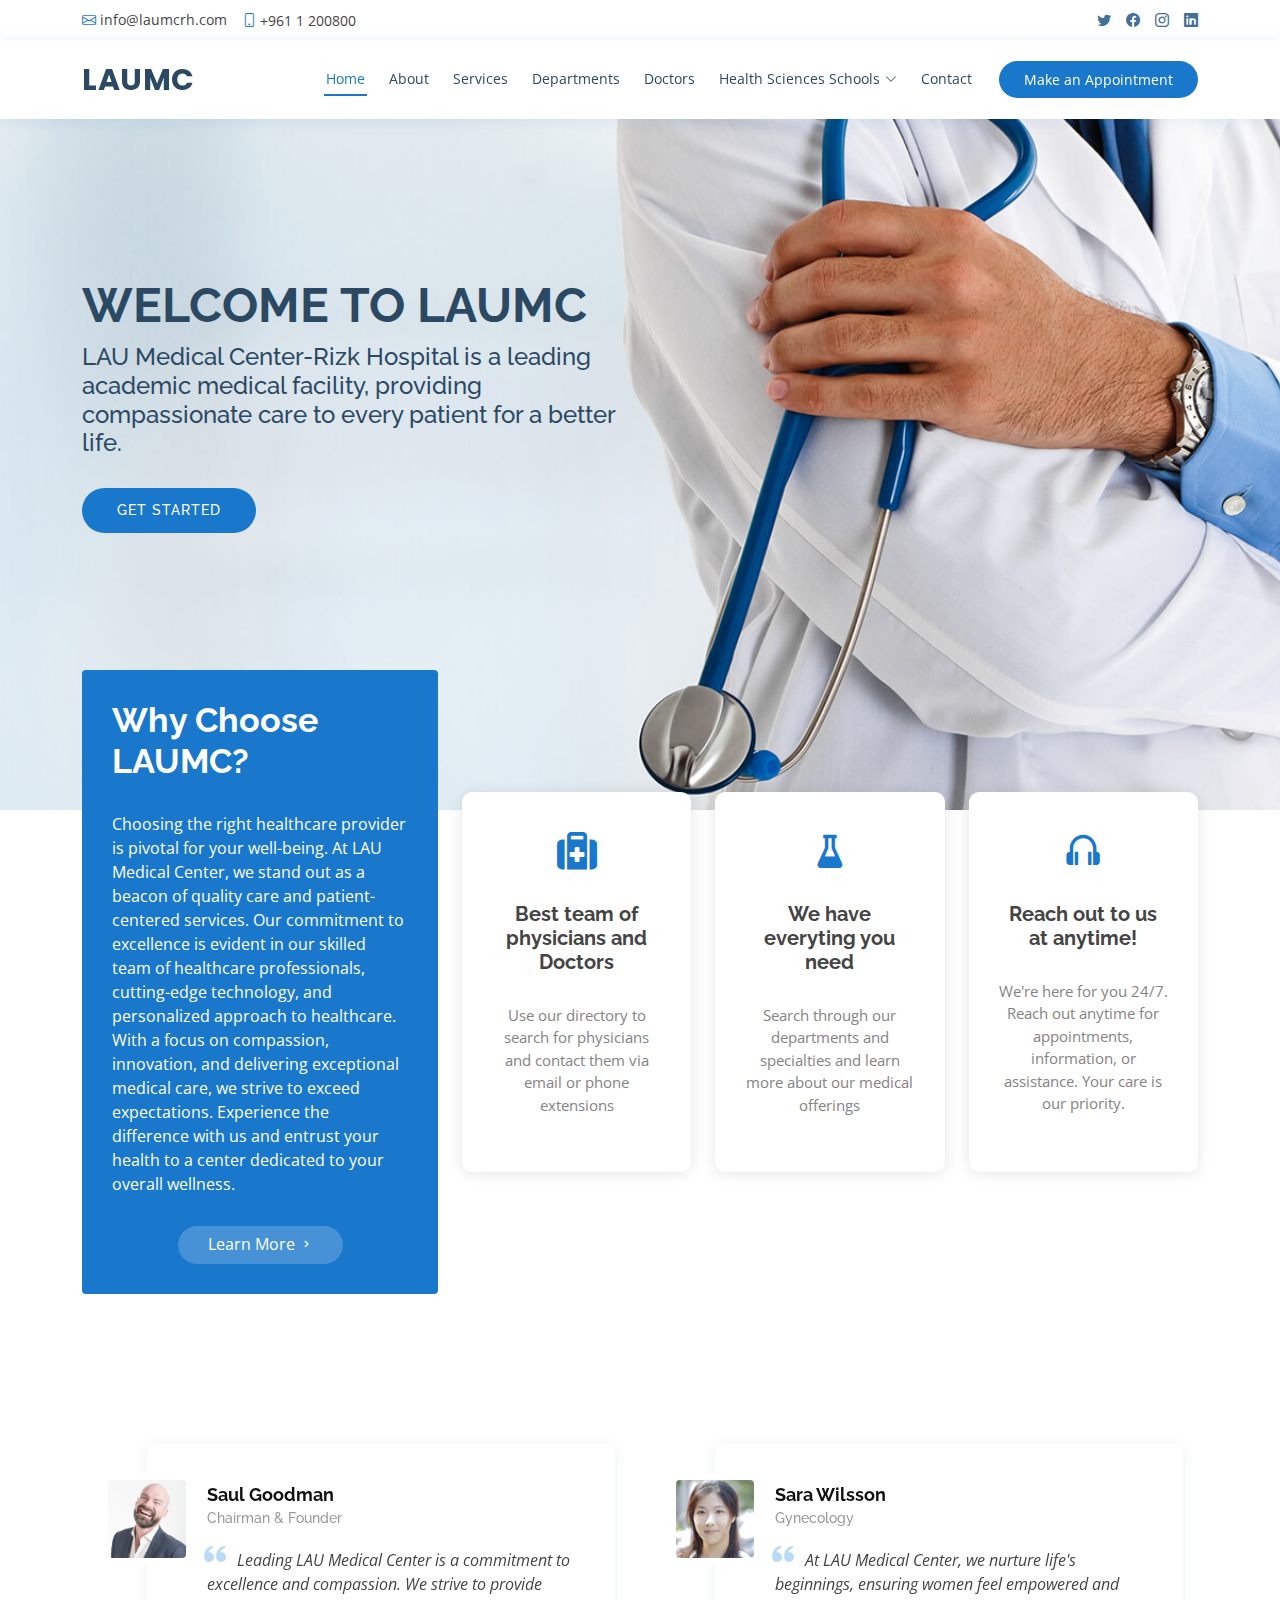
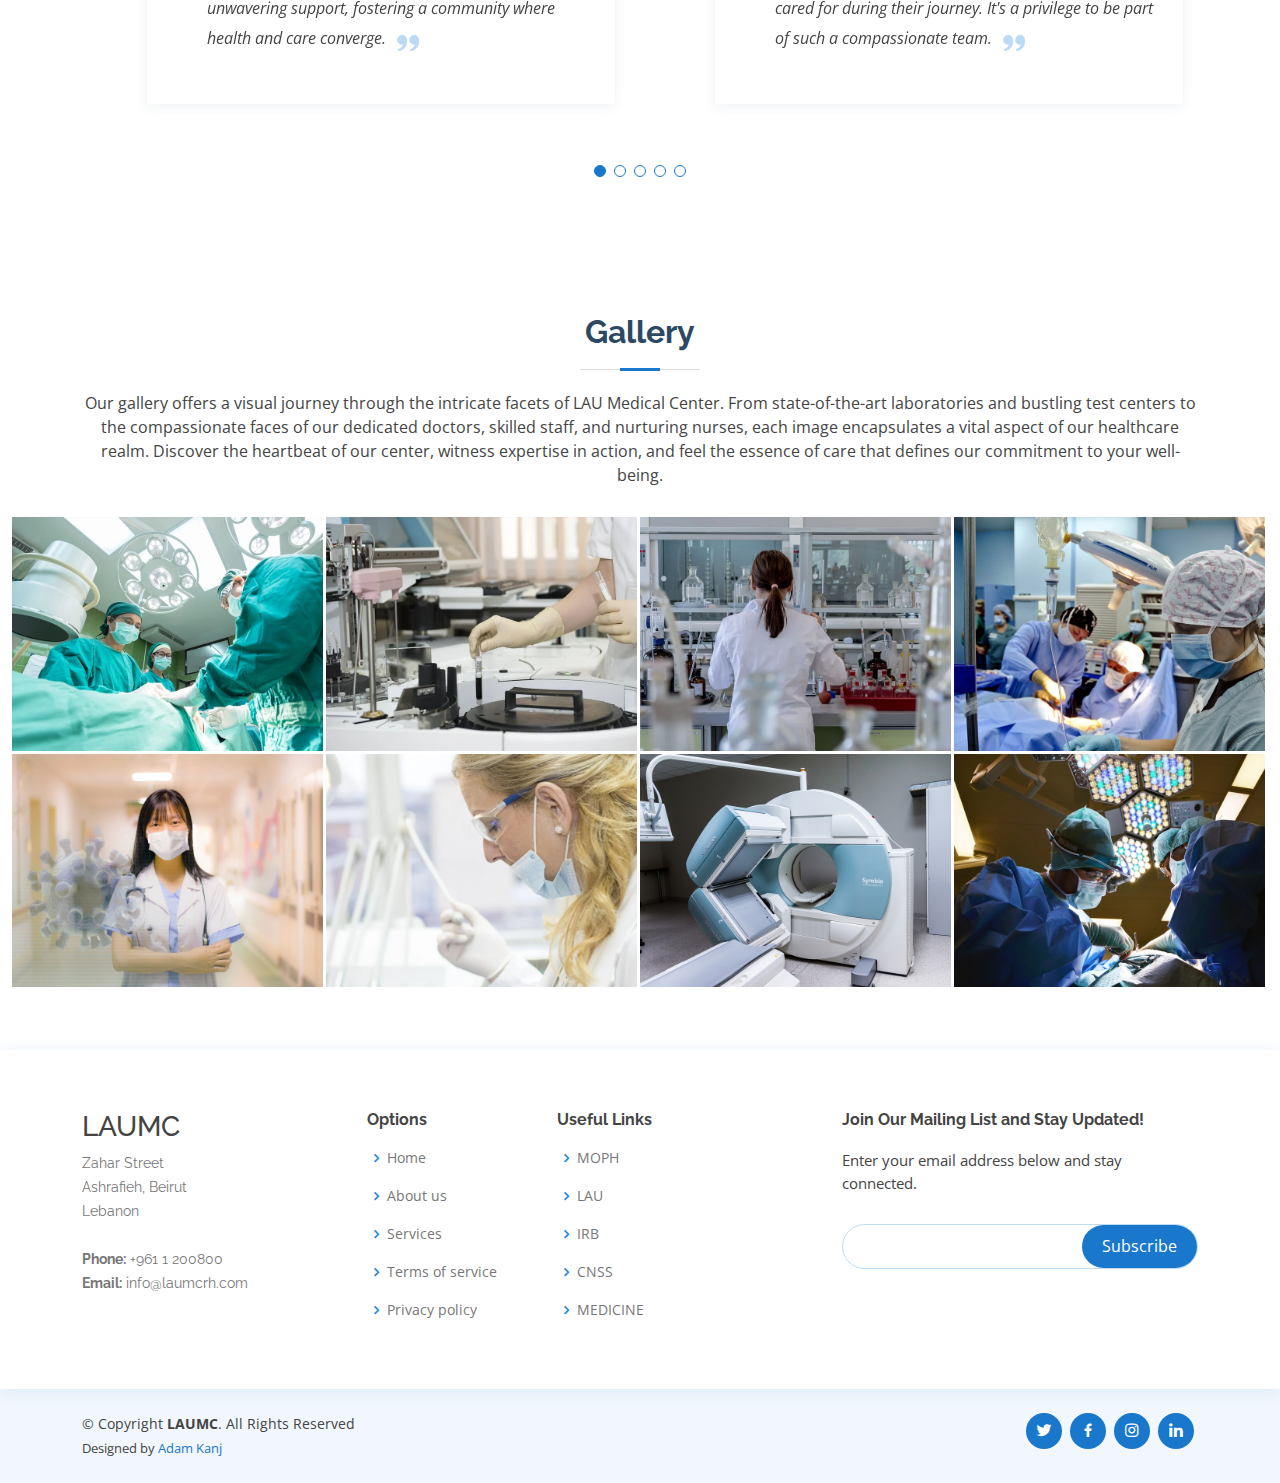
==== commit 331e6091: "Frontend Finished" ====
--- a/index.html
+++ b/index.html
@@ -5,7 +5,7 @@
   <meta charset="utf-8">
   <meta content="width=device-width, initial-scale=1.0" name="viewport">
 
-  <title>LAUMC</title>
+  <title>LAUMC | Home</title>
   <meta content="" name="description">
   <meta content="" name="keywords">
 
@@ -27,13 +27,6 @@
   <!-- Template Main CSS File -->
   <link href="assets/css/style.css" rel="stylesheet">
 
-  <!-- =======================================================
-  * Template Name: Medilab
-  * Updated: Sep 18 2023 with Bootstrap v5.3.2
-  * Template URL: https://bootstrapmade.com/medilab-free-medical-bootstrap-theme/
-  * Author: BootstrapMade.com
-  * License: https://bootstrapmade.com/license/
-  ======================================================== -->
 </head>
 
 <body>
@@ -57,39 +50,29 @@
   <!-- ======= Header ======= -->
   <header id="header" class="fixed-top">
     <div class="container d-flex align-items-center">
-
-      <h1 class="logo me-auto"><a href="index.html" class="logo me-auto"><img src="assets/img/logo.png" alt="" class="img-fluid"></a>
-
+      <h1 class="logo me-auto"><a href="index.html">LAUMC</a></h1>
+      <!--<h1 class="logo me-auto"><a href="index.html" class="logo me-auto"><img src="assets/img/logo.png" alt="" class="img-fluid"></a>
+      -->
       <nav id="navbar" class="navbar order-last order-lg-0">
         <ul>
           <li><a class="nav-link scrollto active" href="#hero">Home</a></li>
-          <li><a class="nav-link scrollto" href="#about">About</a></li>
-          <li><a class="nav-link scrollto" href="#services">Services</a></li>
-          <li><a class="nav-link scrollto" href="#departments">Departments</a></li>
-          <li><a class="nav-link scrollto" href="#doctors">Doctors</a></li>
-          <li class="dropdown"><a href="#"><span>Drop Down</span> <i class="bi bi-chevron-down"></i></a>
+          <li><a class="nav-link scrollto" href="AboutUs.html">About</a></li>
+          <li><a class="nav-link scrollto" href="Services.html">Services</a></li>
+          <li><a class="nav-link scrollto" href="Departments.html">Departments</a></li>
+          <li><a class="nav-link scrollto" href="Doctors.html">Doctors</a></li>
+          <li class="dropdown"><a href="#"><span>Health Sciences Schools</span> <i class="bi bi-chevron-down"></i></a>
             <ul>
-              <li><a href="#">Drop Down 1</a></li>
-              <li class="dropdown"><a href="#"><span>Deep Drop Down</span> <i class="bi bi-chevron-right"></i></a>
-                <ul>
-                  <li><a href="#">Deep Drop Down 1</a></li>
-                  <li><a href="#">Deep Drop Down 2</a></li>
-                  <li><a href="#">Deep Drop Down 3</a></li>
-                  <li><a href="#">Deep Drop Down 4</a></li>
-                  <li><a href="#">Deep Drop Down 5</a></li>
-                </ul>
-              </li>
-              <li><a href="#">Drop Down 2</a></li>
-              <li><a href="#">Drop Down 3</a></li>
-              <li><a href="#">Drop Down 4</a></li>
+              <li><a href="https://medicine.lau.edu.lb/">School of Medicine</a></li>
+              <li><a href="https://pharmacy.lau.edu.lb/">School of Pharmacy</a></li>
+              <li><a href="https://nursing.lau.edu.lb/">School of Nursing</a></li>
             </ul>
           </li>
-          <li><a class="nav-link scrollto" href="#contact">Contact</a></li>
+          <li><a class="nav-link scrollto" href="Contacts.html">Contact</a></li>
         </ul>
         <i class="bi bi-list mobile-nav-toggle"></i>
       </nav><!-- .navbar -->
 
-      <a href="#appointment" class="appointment-btn scrollto"><span class="d-none d-md-inline">Make an</span> Appointment</a>
+      <a href="Services.html #appointment" class="appointment-btn scrollto"><span class="d-none d-md-inline">Make an</span> Appointment</a>
 
     </div>
   </header><!-- End Header -->
@@ -114,11 +97,12 @@
             <div class="content">
               <h3>Why Choose LAUMC?</h3>
               <p>
-                Lorem ipsum dolor sit amet, consectetur adipiscing elit, sed do eiusmod tempor incididunt ut labore et dolore magna aliqua. Duis aute irure dolor in reprehenderit
-                Asperiores dolores sed et. Tenetur quia eos. Autem tempore quibusdam vel necessitatibus optio ad corporis.
-              </p>
+                Choosing the right healthcare provider is pivotal for your well-being. 
+                At LAU Medical Center, we stand out as a beacon of quality care and patient-centered services.
+                 Our commitment to excellence is evident in our skilled team of healthcare professionals, cutting-edge technology, and personalized approach to healthcare. With a focus on compassion, innovation, and delivering exceptional medical care, we strive to exceed expectations. Experience the difference with us and entrust your health to a center dedicated to your overall wellness.
+                </p>
               <div class="text-center">
-                <a href="#" class="more-btn">Learn More <i class="bx bx-chevron-right"></i></a>
+                <a href="AboutUs.html" class="more-btn">Learn More <i class="bx bx-chevron-right"></i></a>
               </div>
             </div>
           </div>
@@ -127,23 +111,23 @@
               <div class="row">
                 <div class="col-xl-4 d-flex align-items-stretch">
                   <div class="icon-box mt-4 mt-xl-0">
-                    <i class="bx bx-receipt"></i>
-                    <h4>Corporis voluptates sit</h4>
-                    <p>Consequuntur sunt aut quasi enim aliquam quae harum pariatur laboris nisi ut aliquip</p>
+                    <i class="fas fa-medkit"></i>
+                    <h4>Best team of physicians and Doctors</h4>
+                    <p>Use our directory to search for physicians and contact them via email or phone extensions</p>
                   </div>
                 </div>
                 <div class="col-xl-4 d-flex align-items-stretch">
                   <div class="icon-box mt-4 mt-xl-0">
-                    <i class="bx bx-cube-alt"></i>
-                    <h4>Ullamco laboris ladore pan</h4>
-                    <p>Excepteur sint occaecat cupidatat non proident, sunt in culpa qui officia deserunt</p>
+                    <i class="bx bxs-flask"></i>
+                    <h4>We have everyting you need</h4>
+                    <p>Search through our departments and specialties and learn more about our medical offerings</p>
                   </div>
                 </div>
                 <div class="col-xl-4 d-flex align-items-stretch">
                   <div class="icon-box mt-4 mt-xl-0">
-                    <i class="bx bx-images"></i>
-                    <h4>Labore consequatur</h4>
-                    <p>Aut suscipit aut cum nemo deleniti aut omnis. Doloribus ut maiores omnis facere</p>
+                    <i class="bx bx-headphone"></i>
+                    <h4>Reach out to us at anytime!</h4>
+                    <p>We're here for you 24/7. Reach out anytime for appointments, information, or assistance. Your care is our priority.</p>
                   </div>
                 </div>
               </div>
@@ -153,458 +137,7 @@
 
       </div>
     </section><!-- End Why Us Section -->
-
-    <!-- ======= About Section ======= -->
-    <section id="about" class="about">
-      <div class="container-fluid">
-
-        <div class="row">
-          <div class="col-xl-5 col-lg-6 video-box d-flex justify-content-center align-items-stretch position-relative">
-            <a href="https://www.youtube.com/watch?v=jDDaplaOz7Q" class="glightbox play-btn mb-4"></a>
-          </div>
-
-          <div class="col-xl-7 col-lg-6 icon-boxes d-flex flex-column align-items-stretch justify-content-center py-5 px-lg-5">
-            <h3>Enim quis est voluptatibus aliquid consequatur fugiat</h3>
-            <p>Esse voluptas cumque vel exercitationem. Reiciendis est hic accusamus. Non ipsam et sed minima temporibus laudantium. Soluta voluptate sed facere corporis dolores excepturi. Libero laboriosam sint et id nulla tenetur. Suscipit aut voluptate.</p>
-
-            <div class="icon-box">
-              <div class="icon"><i class="bx bx-fingerprint"></i></div>
-              <h4 class="title"><a href="">Lorem Ipsum</a></h4>
-              <p class="description">Voluptatum deleniti atque corrupti quos dolores et quas molestias excepturi sint occaecati cupiditate non provident</p>
-            </div>
-
-            <div class="icon-box">
-              <div class="icon"><i class="bx bx-gift"></i></div>
-              <h4 class="title"><a href="">Nemo Enim</a></h4>
-              <p class="description">At vero eos et accusamus et iusto odio dignissimos ducimus qui blanditiis praesentium voluptatum deleniti atque</p>
-            </div>
-
-            <div class="icon-box">
-              <div class="icon"><i class="bx bx-atom"></i></div>
-              <h4 class="title"><a href="">Dine Pad</a></h4>
-              <p class="description">Explicabo est voluptatum asperiores consequatur magnam. Et veritatis odit. Sunt aut deserunt minus aut eligendi omnis</p>
-            </div>
-
-          </div>
-        </div>
-
-      </div>
-    </section><!-- End About Section -->
-
-    <!-- ======= Counts Section ======= -->
-    <section id="counts" class="counts">
-      <div class="container">
-
-        <div class="row">
-
-          <div class="col-lg-3 col-md-6">
-            <div class="count-box">
-              <i class="fas fa-user-md"></i>
-              <span data-purecounter-start="0" data-purecounter-end="85" data-purecounter-duration="1" class="purecounter"></span>
-              <p>Doctors</p>
-            </div>
-          </div>
-
-          <div class="col-lg-3 col-md-6 mt-5 mt-md-0">
-            <div class="count-box">
-              <i class="far fa-hospital"></i>
-              <span data-purecounter-start="0" data-purecounter-end="18" data-purecounter-duration="1" class="purecounter"></span>
-              <p>Departments</p>
-            </div>
-          </div>
-
-          <div class="col-lg-3 col-md-6 mt-5 mt-lg-0">
-            <div class="count-box">
-              <i class="fas fa-flask"></i>
-              <span data-purecounter-start="0" data-purecounter-end="12" data-purecounter-duration="1" class="purecounter"></span>
-              <p>Research Labs</p>
-            </div>
-          </div>
-
-          <div class="col-lg-3 col-md-6 mt-5 mt-lg-0">
-            <div class="count-box">
-              <i class="fas fa-award"></i>
-              <span data-purecounter-start="0" data-purecounter-end="150" data-purecounter-duration="1" class="purecounter"></span>
-              <p>Awards</p>
-            </div>
-          </div>
-
-        </div>
-
-      </div>
-    </section><!-- End Counts Section -->
-
-    <!-- ======= Services Section ======= -->
-    <section id="services" class="services">
-      <div class="container">
-
-        <div class="section-title">
-          <h2>Services</h2>
-          <p>Magnam dolores commodi suscipit. Necessitatibus eius consequatur ex aliquid fuga eum quidem. Sit sint consectetur velit. Quisquam quos quisquam cupiditate. Et nemo qui impedit suscipit alias ea. Quia fugiat sit in iste officiis commodi quidem hic quas.</p>
-        </div>
-
-        <div class="row">
-          <div class="col-lg-4 col-md-6 d-flex align-items-stretch">
-            <div class="icon-box">
-              <div class="icon"><i class="fas fa-heartbeat"></i></div>
-              <h4><a href="">Lorem Ipsum</a></h4>
-              <p>Voluptatum deleniti atque corrupti quos dolores et quas molestias excepturi</p>
-            </div>
-          </div>
-
-          <div class="col-lg-4 col-md-6 d-flex align-items-stretch mt-4 mt-md-0">
-            <div class="icon-box">
-              <div class="icon"><i class="fas fa-pills"></i></div>
-              <h4><a href="">Sed ut perspiciatis</a></h4>
-              <p>Duis aute irure dolor in reprehenderit in voluptate velit esse cillum dolore</p>
-            </div>
-          </div>
-
-          <div class="col-lg-4 col-md-6 d-flex align-items-stretch mt-4 mt-lg-0">
-            <div class="icon-box">
-              <div class="icon"><i class="fas fa-hospital-user"></i></div>
-              <h4><a href="">Magni Dolores</a></h4>
-              <p>Excepteur sint occaecat cupidatat non proident, sunt in culpa qui officia</p>
-            </div>
-          </div>
-
-          <div class="col-lg-4 col-md-6 d-flex align-items-stretch mt-4">
-            <div class="icon-box">
-              <div class="icon"><i class="fas fa-dna"></i></div>
-              <h4><a href="">Nemo Enim</a></h4>
-              <p>At vero eos et accusamus et iusto odio dignissimos ducimus qui blanditiis</p>
-            </div>
-          </div>
-
-          <div class="col-lg-4 col-md-6 d-flex align-items-stretch mt-4">
-            <div class="icon-box">
-              <div class="icon"><i class="fas fa-wheelchair"></i></div>
-              <h4><a href="">Dele cardo</a></h4>
-              <p>Quis consequatur saepe eligendi voluptatem consequatur dolor consequuntur</p>
-            </div>
-          </div>
-
-          <div class="col-lg-4 col-md-6 d-flex align-items-stretch mt-4">
-            <div class="icon-box">
-              <div class="icon"><i class="fas fa-notes-medical"></i></div>
-              <h4><a href="">Divera don</a></h4>
-              <p>Modi nostrum vel laborum. Porro fugit error sit minus sapiente sit aspernatur</p>
-            </div>
-          </div>
-
-        </div>
-
-      </div>
-    </section><!-- End Services Section -->
-
-    <!-- ======= Appointment Section ======= -->
-    <section id="appointment" class="appointment section-bg">
-      <div class="container">
-
-        <div class="section-title">
-          <h2>Make an Appointment</h2>
-          <p>Magnam dolores commodi suscipit. Necessitatibus eius consequatur ex aliquid fuga eum quidem. Sit sint consectetur velit. Quisquam quos quisquam cupiditate. Et nemo qui impedit suscipit alias ea. Quia fugiat sit in iste officiis commodi quidem hic quas.</p>
-        </div>
-
-        <form action="forms/appointment.php" method="post" role="form" class="php-email-form">
-          <div class="row">
-            <div class="col-md-4 form-group">
-              <input type="text" name="name" class="form-control" id="name" placeholder="Your Name" data-rule="minlen:4" data-msg="Please enter at least 4 chars">
-              <div class="validate"></div>
-            </div>
-            <div class="col-md-4 form-group mt-3 mt-md-0">
-              <input type="email" class="form-control" name="email" id="email" placeholder="Your Email" data-rule="email" data-msg="Please enter a valid email">
-              <div class="validate"></div>
-            </div>
-            <div class="col-md-4 form-group mt-3 mt-md-0">
-              <input type="tel" class="form-control" name="phone" id="phone" placeholder="Your Phone" data-rule="minlen:4" data-msg="Please enter at least 4 chars">
-              <div class="validate"></div>
-            </div>
-          </div>
-          <div class="row">
-            <div class="col-md-4 form-group mt-3">
-              <input type="datetime" name="date" class="form-control datepicker" id="date" placeholder="Appointment Date" data-rule="minlen:4" data-msg="Please enter at least 4 chars">
-              <div class="validate"></div>
-            </div>
-            <div class="col-md-4 form-group mt-3">
-              <select name="department" id="department" class="form-select">
-                <option value="">Select Department</option>
-                <option value="Department 1">Department 1</option>
-                <option value="Department 2">Department 2</option>
-                <option value="Department 3">Department 3</option>
-              </select>
-              <div class="validate"></div>
-            </div>
-            <div class="col-md-4 form-group mt-3">
-              <select name="doctor" id="doctor" class="form-select">
-                <option value="">Select Doctor</option>
-                <option value="Doctor 1">Doctor 1</option>
-                <option value="Doctor 2">Doctor 2</option>
-                <option value="Doctor 3">Doctor 3</option>
-              </select>
-              <div class="validate"></div>
-            </div>
-          </div>
-
-          <div class="form-group mt-3">
-            <textarea class="form-control" name="message" rows="5" placeholder="Message (Optional)"></textarea>
-            <div class="validate"></div>
-          </div>
-          <div class="mb-3">
-            <div class="loading">Loading</div>
-            <div class="error-message"></div>
-            <div class="sent-message">Your appointment request has been sent successfully. Thank you!</div>
-          </div>
-          <div class="text-center"><button type="submit">Make an Appointment</button></div>
-        </form>
-
-      </div>
-    </section><!-- End Appointment Section -->
-
-    <!-- ======= Departments Section ======= -->
-    <section id="departments" class="departments">
-      <div class="container">
-
-        <div class="section-title">
-          <h2>Departments</h2>
-          <p>Magnam dolores commodi suscipit. Necessitatibus eius consequatur ex aliquid fuga eum quidem. Sit sint consectetur velit. Quisquam quos quisquam cupiditate. Et nemo qui impedit suscipit alias ea. Quia fugiat sit in iste officiis commodi quidem hic quas.</p>
-        </div>
-
-        <div class="row gy-4">
-          <div class="col-lg-3">
-            <ul class="nav nav-tabs flex-column">
-              <li class="nav-item">
-                <a class="nav-link active show" data-bs-toggle="tab" href="#tab-1">Cardiology</a>
-              </li>
-              <li class="nav-item">
-                <a class="nav-link" data-bs-toggle="tab" href="#tab-2">Neurology</a>
-              </li>
-              <li class="nav-item">
-                <a class="nav-link" data-bs-toggle="tab" href="#tab-3">Hepatology</a>
-              </li>
-              <li class="nav-item">
-                <a class="nav-link" data-bs-toggle="tab" href="#tab-4">Pediatrics</a>
-              </li>
-              <li class="nav-item">
-                <a class="nav-link" data-bs-toggle="tab" href="#tab-5">Eye Care</a>
-              </li>
-            </ul>
-          </div>
-          <div class="col-lg-9">
-            <div class="tab-content">
-              <div class="tab-pane active show" id="tab-1">
-                <div class="row gy-4">
-                  <div class="col-lg-8 details order-2 order-lg-1">
-                    <h3>Cardiology</h3>
-                    <p class="fst-italic">Qui laudantium consequatur laborum sit qui ad sapiente dila parde sonata raqer a videna mareta paulona marka</p>
-                    <p>Et nobis maiores eius. Voluptatibus ut enim blanditiis atque harum sint. Laborum eos ipsum ipsa odit magni. Incidunt hic ut molestiae aut qui. Est repellat minima eveniet eius et quis magni nihil. Consequatur dolorem quaerat quos qui similique accusamus nostrum rem vero</p>
-                  </div>
-                  <div class="col-lg-4 text-center order-1 order-lg-2">
-                    <img src="assets/img/departments-1.jpg" alt="" class="img-fluid">
-                  </div>
-                </div>
-              </div>
-              <div class="tab-pane" id="tab-2">
-                <div class="row gy-4">
-                  <div class="col-lg-8 details order-2 order-lg-1">
-                    <h3>Et blanditiis nemo veritatis excepturi</h3>
-                    <p class="fst-italic">Qui laudantium consequatur laborum sit qui ad sapiente dila parde sonata raqer a videna mareta paulona marka</p>
-                    <p>Ea ipsum voluptatem consequatur quis est. Illum error ullam omnis quia et reiciendis sunt sunt est. Non aliquid repellendus itaque accusamus eius et velit ipsa voluptates. Optio nesciunt eaque beatae accusamus lerode pakto madirna desera vafle de nideran pal</p>
-                  </div>
-                  <div class="col-lg-4 text-center order-1 order-lg-2">
-                    <img src="assets/img/departments-2.jpg" alt="" class="img-fluid">
-                  </div>
-                </div>
-              </div>
-              <div class="tab-pane" id="tab-3">
-                <div class="row gy-4">
-                  <div class="col-lg-8 details order-2 order-lg-1">
-                    <h3>Impedit facilis occaecati odio neque aperiam sit</h3>
-                    <p class="fst-italic">Eos voluptatibus quo. Odio similique illum id quidem non enim fuga. Qui natus non sunt dicta dolor et. In asperiores velit quaerat perferendis aut</p>
-                    <p>Iure officiis odit rerum. Harum sequi eum illum corrupti culpa veritatis quisquam. Neque necessitatibus illo rerum eum ut. Commodi ipsam minima molestiae sed laboriosam a iste odio. Earum odit nesciunt fugiat sit ullam. Soluta et harum voluptatem optio quae</p>
-                  </div>
-                  <div class="col-lg-4 text-center order-1 order-lg-2">
-                    <img src="assets/img/departments-3.jpg" alt="" class="img-fluid">
-                  </div>
-                </div>
-              </div>
-              <div class="tab-pane" id="tab-4">
-                <div class="row gy-4">
-                  <div class="col-lg-8 details order-2 order-lg-1">
-                    <h3>Fuga dolores inventore laboriosam ut est accusamus laboriosam dolore</h3>
-                    <p class="fst-italic">Totam aperiam accusamus. Repellat consequuntur iure voluptas iure porro quis delectus</p>
-                    <p>Eaque consequuntur consequuntur libero expedita in voluptas. Nostrum ipsam necessitatibus aliquam fugiat debitis quis velit. Eum ex maxime error in consequatur corporis atque. Eligendi asperiores sed qui veritatis aperiam quia a laborum inventore</p>
-                  </div>
-                  <div class="col-lg-4 text-center order-1 order-lg-2">
-                    <img src="assets/img/departments-4.jpg" alt="" class="img-fluid">
-                  </div>
-                </div>
-              </div>
-              <div class="tab-pane" id="tab-5">
-                <div class="row gy-4">
-                  <div class="col-lg-8 details order-2 order-lg-1">
-                    <h3>Est eveniet ipsam sindera pad rone matrelat sando reda</h3>
-                    <p class="fst-italic">Omnis blanditiis saepe eos autem qui sunt debitis porro quia.</p>
-                    <p>Exercitationem nostrum omnis. Ut reiciendis repudiandae minus. Omnis recusandae ut non quam ut quod eius qui. Ipsum quia odit vero atque qui quibusdam amet. Occaecati sed est sint aut vitae molestiae voluptate vel</p>
-                  </div>
-                  <div class="col-lg-4 text-center order-1 order-lg-2">
-                    <img src="assets/img/departments-5.jpg" alt="" class="img-fluid">
-                  </div>
-                </div>
-              </div>
-            </div>
-          </div>
-        </div>
-
-      </div>
-    </section><!-- End Departments Section -->
-
-    <!-- ======= Doctors Section ======= -->
-    <section id="doctors" class="doctors">
-      <div class="container">
-
-        <div class="section-title">
-          <h2>Doctors</h2>
-          <p>Magnam dolores commodi suscipit. Necessitatibus eius consequatur ex aliquid fuga eum quidem. Sit sint consectetur velit. Quisquam quos quisquam cupiditate. Et nemo qui impedit suscipit alias ea. Quia fugiat sit in iste officiis commodi quidem hic quas.</p>
-        </div>
-
-        <div class="row">
-
-          <div class="col-lg-6">
-            <div class="member d-flex align-items-start">
-              <div class="pic"><img src="assets/img/doctors/doctors-1.jpg" class="img-fluid" alt=""></div>
-              <div class="member-info">
-                <h4>Walter White</h4>
-                <span>Chief Medical Officer</span>
-                <p>Explicabo voluptatem mollitia et repellat qui dolorum quasi</p>
-                <div class="social">
-                  <a href=""><i class="ri-twitter-fill"></i></a>
-                  <a href=""><i class="ri-facebook-fill"></i></a>
-                  <a href=""><i class="ri-instagram-fill"></i></a>
-                  <a href=""> <i class="ri-linkedin-box-fill"></i> </a>
-                </div>
-              </div>
-            </div>
-          </div>
-
-          <div class="col-lg-6 mt-4 mt-lg-0">
-            <div class="member d-flex align-items-start">
-              <div class="pic"><img src="assets/img/doctors/doctors-2.jpg" class="img-fluid" alt=""></div>
-              <div class="member-info">
-                <h4>Sarah Jhonson</h4>
-                <span>Anesthesiologist</span>
-                <p>Aut maiores voluptates amet et quis praesentium qui senda para</p>
-                <div class="social">
-                  <a href=""><i class="ri-twitter-fill"></i></a>
-                  <a href=""><i class="ri-facebook-fill"></i></a>
-                  <a href=""><i class="ri-instagram-fill"></i></a>
-                  <a href=""> <i class="ri-linkedin-box-fill"></i> </a>
-                </div>
-              </div>
-            </div>
-          </div>
-
-          <div class="col-lg-6 mt-4">
-            <div class="member d-flex align-items-start">
-              <div class="pic"><img src="assets/img/doctors/doctors-3.jpg" class="img-fluid" alt=""></div>
-              <div class="member-info">
-                <h4>William Anderson</h4>
-                <span>Cardiology</span>
-                <p>Quisquam facilis cum velit laborum corrupti fuga rerum quia</p>
-                <div class="social">
-                  <a href=""><i class="ri-twitter-fill"></i></a>
-                  <a href=""><i class="ri-facebook-fill"></i></a>
-                  <a href=""><i class="ri-instagram-fill"></i></a>
-                  <a href=""> <i class="ri-linkedin-box-fill"></i> </a>
-                </div>
-              </div>
-            </div>
-          </div>
-
-          <div class="col-lg-6 mt-4">
-            <div class="member d-flex align-items-start">
-              <div class="pic"><img src="assets/img/doctors/doctors-4.jpg" class="img-fluid" alt=""></div>
-              <div class="member-info">
-                <h4>Amanda Jepson</h4>
-                <span>Neurosurgeon</span>
-                <p>Dolorum tempora officiis odit laborum officiis et et accusamus</p>
-                <div class="social">
-                  <a href=""><i class="ri-twitter-fill"></i></a>
-                  <a href=""><i class="ri-facebook-fill"></i></a>
-                  <a href=""><i class="ri-instagram-fill"></i></a>
-                  <a href=""> <i class="ri-linkedin-box-fill"></i> </a>
-                </div>
-              </div>
-            </div>
-          </div>
-
-        </div>
-
-      </div>
-    </section><!-- End Doctors Section -->
-
-    <!-- ======= Frequently Asked Questions Section ======= -->
-    <section id="faq" class="faq section-bg">
-      <div class="container">
-
-        <div class="section-title">
-          <h2>Frequently Asked Questions</h2>
-          <p>Magnam dolores commodi suscipit. Necessitatibus eius consequatur ex aliquid fuga eum quidem. Sit sint consectetur velit. Quisquam quos quisquam cupiditate. Et nemo qui impedit suscipit alias ea. Quia fugiat sit in iste officiis commodi quidem hic quas.</p>
-        </div>
-
-        <div class="faq-list">
-          <ul>
-            <li data-aos="fade-up">
-              <i class="bx bx-help-circle icon-help"></i> <a data-bs-toggle="collapse" class="collapse" data-bs-target="#faq-list-1">Non consectetur a erat nam at lectus urna duis? <i class="bx bx-chevron-down icon-show"></i><i class="bx bx-chevron-up icon-close"></i></a>
-              <div id="faq-list-1" class="collapse show" data-bs-parent=".faq-list">
-                <p>
-                  Feugiat pretium nibh ipsum consequat. Tempus iaculis urna id volutpat lacus laoreet non curabitur gravida. Venenatis lectus magna fringilla urna porttitor rhoncus dolor purus non.
-                </p>
-              </div>
-            </li>
-
-            <li data-aos="fade-up" data-aos-delay="100">
-              <i class="bx bx-help-circle icon-help"></i> <a data-bs-toggle="collapse" data-bs-target="#faq-list-2" class="collapsed">Feugiat scelerisque varius morbi enim nunc? <i class="bx bx-chevron-down icon-show"></i><i class="bx bx-chevron-up icon-close"></i></a>
-              <div id="faq-list-2" class="collapse" data-bs-parent=".faq-list">
-                <p>
-                  Dolor sit amet consectetur adipiscing elit pellentesque habitant morbi. Id interdum velit laoreet id donec ultrices. Fringilla phasellus faucibus scelerisque eleifend donec pretium. Est pellentesque elit ullamcorper dignissim. Mauris ultrices eros in cursus turpis massa tincidunt dui.
-                </p>
-              </div>
-            </li>
-
-            <li data-aos="fade-up" data-aos-delay="200">
-              <i class="bx bx-help-circle icon-help"></i> <a data-bs-toggle="collapse" data-bs-target="#faq-list-3" class="collapsed">Dolor sit amet consectetur adipiscing elit? <i class="bx bx-chevron-down icon-show"></i><i class="bx bx-chevron-up icon-close"></i></a>
-              <div id="faq-list-3" class="collapse" data-bs-parent=".faq-list">
-                <p>
-                  Eleifend mi in nulla posuere sollicitudin aliquam ultrices sagittis orci. Faucibus pulvinar elementum integer enim. Sem nulla pharetra diam sit amet nisl suscipit. Rutrum tellus pellentesque eu tincidunt. Lectus urna duis convallis convallis tellus. Urna molestie at elementum eu facilisis sed odio morbi quis
-                </p>
-              </div>
-            </li>
-
-            <li data-aos="fade-up" data-aos-delay="300">
-              <i class="bx bx-help-circle icon-help"></i> <a data-bs-toggle="collapse" data-bs-target="#faq-list-4" class="collapsed">Tempus quam pellentesque nec nam aliquam sem et tortor consequat? <i class="bx bx-chevron-down icon-show"></i><i class="bx bx-chevron-up icon-close"></i></a>
-              <div id="faq-list-4" class="collapse" data-bs-parent=".faq-list">
-                <p>
-                  Molestie a iaculis at erat pellentesque adipiscing commodo. Dignissim suspendisse in est ante in. Nunc vel risus commodo viverra maecenas accumsan. Sit amet nisl suscipit adipiscing bibendum est. Purus gravida quis blandit turpis cursus in.
-                </p>
-              </div>
-            </li>
-
-            <li data-aos="fade-up" data-aos-delay="400">
-              <i class="bx bx-help-circle icon-help"></i> <a data-bs-toggle="collapse" data-bs-target="#faq-list-5" class="collapsed">Tortor vitae purus faucibus ornare. Varius vel pharetra vel turpis nunc eget lorem dolor? <i class="bx bx-chevron-down icon-show"></i><i class="bx bx-chevron-up icon-close"></i></a>
-              <div id="faq-list-5" class="collapse" data-bs-parent=".faq-list">
-                <p>
-                  Laoreet sit amet cursus sit amet dictum sit amet justo. Mauris vitae ultricies leo integer malesuada nunc vel. Tincidunt eget nullam non nisi est sit amet. Turpis nunc eget lorem dolor sed. Ut venenatis tellus in metus vulputate eu scelerisque.
-                </p>
-              </div>
-            </li>
-
-          </ul>
-        </div>
-
-      </div>
-    </section><!-- End Frequently Asked Questions Section -->
-
+    
     <!-- ======= Testimonials Section ======= -->
     <section id="testimonials" class="testimonials">
       <div class="container">
@@ -617,10 +150,10 @@
                 <div class="testimonial-item">
                   <img src="assets/img/testimonials/testimonials-1.jpg" class="testimonial-img" alt="">
                   <h3>Saul Goodman</h3>
-                  <h4>Ceo &amp; Founder</h4>
+                  <h4>Chairman &amp; Founder</h4>
                   <p>
                     <i class="bx bxs-quote-alt-left quote-icon-left"></i>
-                    Proin iaculis purus consequat sem cure digni ssim donec porttitora entum suscipit rhoncus. Accusantium quam, ultricies eget id, aliquam eget nibh et. Maecen aliquam, risus at semper.
+                    Leading LAU Medical Center is a commitment to excellence and compassion. We strive to provide unwavering support, fostering a community where health and care converge.
                     <i class="bx bxs-quote-alt-right quote-icon-right"></i>
                   </p>
                 </div>
@@ -632,10 +165,10 @@
                 <div class="testimonial-item">
                   <img src="assets/img/testimonials/testimonials-2.jpg" class="testimonial-img" alt="">
                   <h3>Sara Wilsson</h3>
-                  <h4>Designer</h4>
+                  <h4>Gynecology</h4>
                   <p>
                     <i class="bx bxs-quote-alt-left quote-icon-left"></i>
-                    Export tempor illum tamen malis malis eram quae irure esse labore quem cillum quid cillum eram malis quorum velit fore eram velit sunt aliqua noster fugiat irure amet legam anim culpa.
+                    At LAU Medical Center, we nurture life's beginnings, ensuring women feel empowered and cared for during their journey. It's a privilege to be part of such a compassionate team.
                     <i class="bx bxs-quote-alt-right quote-icon-right"></i>
                   </p>
                 </div>
@@ -647,10 +180,10 @@
                 <div class="testimonial-item">
                   <img src="assets/img/testimonials/testimonials-3.jpg" class="testimonial-img" alt="">
                   <h3>Jena Karlis</h3>
-                  <h4>Store Owner</h4>
+                  <h4>Patient</h4>
                   <p>
                     <i class="bx bxs-quote-alt-left quote-icon-left"></i>
-                    Enim nisi quem export duis labore cillum quae magna enim sint quorum nulla quem veniam duis minim tempor labore quem eram duis noster aute amet eram fore quis sint minim.
+                    LAU Medical Center isn't just about medical expertise; it's a haven of hope and healing. My journey with them was a symphony of compassion, expertise, and a resounding commitment to my health.
                     <i class="bx bxs-quote-alt-right quote-icon-right"></i>
                   </p>
                 </div>
@@ -662,10 +195,10 @@
                 <div class="testimonial-item">
                   <img src="assets/img/testimonials/testimonials-4.jpg" class="testimonial-img" alt="">
                   <h3>Matt Brandon</h3>
-                  <h4>Freelancer</h4>
+                  <h4>Cardiologist</h4>
                   <p>
                     <i class="bx bxs-quote-alt-left quote-icon-left"></i>
-                    Fugiat enim eram quae cillum dolore dolor amet nulla culpa multos export minim fugiat minim velit minim dolor enim duis veniam ipsum anim magna sunt elit fore quem dolore labore illum veniam.
+                    LAU Medical Center is more than a workplace; it's a sanctuary of care where each heartbeat matters. I'm proud to contribute to a team dedicated to healing hearts and changing lives.
                     <i class="bx bxs-quote-alt-right quote-icon-right"></i>
                   </p>
                 </div>
@@ -677,10 +210,10 @@
                 <div class="testimonial-item">
                   <img src="assets/img/testimonials/testimonials-5.jpg" class="testimonial-img" alt="">
                   <h3>John Larson</h3>
-                  <h4>Entrepreneur</h4>
+                  <h4>Patient</h4>
                   <p>
                     <i class="bx bxs-quote-alt-left quote-icon-left"></i>
-                    Quis quorum aliqua sint quem legam fore sunt eram irure aliqua veniam tempor noster veniam enim culpa labore duis sunt culpa nulla illum cillum fugiat legam esse veniam culpa fore nisi cillum quid.
+                    Choosing LAU Medical Center was the best decision I made for my health. From the stellar medical professionals to the compassionate support staff, every interaction reaffirmed my trust in their dedication to patient-centric care
                     <i class="bx bxs-quote-alt-right quote-icon-right"></i>
                   </p>
                 </div>
@@ -700,7 +233,7 @@
 
         <div class="section-title">
           <h2>Gallery</h2>
-          <p>Magnam dolores commodi suscipit. Necessitatibus eius consequatur ex aliquid fuga eum quidem. Sit sint consectetur velit. Quisquam quos quisquam cupiditate. Et nemo qui impedit suscipit alias ea. Quia fugiat sit in iste officiis commodi quidem hic quas.</p>
+          <p>Our gallery offers a visual journey through the intricate facets of LAU Medical Center. From state-of-the-art laboratories and bustling test centers to the compassionate faces of our dedicated doctors, skilled staff, and nurturing nurses, each image encapsulates a vital aspect of our healthcare realm. Discover the heartbeat of our center, witness expertise in action, and feel the essence of care that defines our commitment to your well-being.</p>
         </div>
       </div>
 
@@ -775,79 +308,6 @@
 
       </div>
     </section><!-- End Gallery Section -->
-
-    <!-- ======= Contact Section ======= -->
-    <section id="contact" class="contact">
-      <div class="container">
-
-        <div class="section-title">
-          <h2>Contact</h2>
-          <p>Magnam dolores commodi suscipit. Necessitatibus eius consequatur ex aliquid fuga eum quidem. Sit sint consectetur velit. Quisquam quos quisquam cupiditate. Et nemo qui impedit suscipit alias ea. Quia fugiat sit in iste officiis commodi quidem hic quas.</p>
-        </div>
-      </div>
-
-      <div>
-        <iframe style="border:0; width: 100%; height: 350px;" src="https://www.google.com/maps/embed?pb=!1m14!1m8!1m3!1d12097.433213460943!2d-74.0062269!3d40.7101282!3m2!1i1024!2i768!4f13.1!3m3!1m2!1s0x0%3A0xb89d1fe6bc499443!2sDowntown+Conference+Center!5e0!3m2!1smk!2sbg!4v1539943755621" frameborder="0" allowfullscreen></iframe>
-      </div>
-
-      <div class="container">
-        <div class="row mt-5">
-
-          <div class="col-lg-4">
-            <div class="info">
-              <div class="address">
-                <i class="bi bi-geo-alt"></i>
-                <h4>Location:</h4>
-                <p>A108 Adam Street, New York, NY 535022</p>
-              </div>
-
-              <div class="email">
-                <i class="bi bi-envelope"></i>
-                <h4>Email:</h4>
-                <p>info@example.com</p>
-              </div>
-
-              <div class="phone">
-                <i class="bi bi-phone"></i>
-                <h4>Call:</h4>
-                <p>+1 5589 55488 55s</p>
-              </div>
-
-            </div>
-
-          </div>
-
-          <div class="col-lg-8 mt-5 mt-lg-0">
-
-            <form action="forms/contact.php" method="post" role="form" class="php-email-form">
-              <div class="row">
-                <div class="col-md-6 form-group">
-                  <input type="text" name="name" class="form-control" id="name" placeholder="Your Name" required>
-                </div>
-                <div class="col-md-6 form-group mt-3 mt-md-0">
-                  <input type="email" class="form-control" name="email" id="email" placeholder="Your Email" required>
-                </div>
-              </div>
-              <div class="form-group mt-3">
-                <input type="text" class="form-control" name="subject" id="subject" placeholder="Subject" required>
-              </div>
-              <div class="form-group mt-3">
-                <textarea class="form-control" name="message" rows="5" placeholder="Message" required></textarea>
-              </div>
-              <div class="my-3">
-                <div class="loading">Loading</div>
-                <div class="error-message"></div>
-                <div class="sent-message">Your message has been sent. Thank you!</div>
-              </div>
-              <div class="text-center"><button type="submit">Send Message</button></div>
-            </form>
-
-          </div>
-
-        </div>
-
-      </div>
-    </section><!-- End Contact Section -->
 
   </main><!-- End #main -->
 
@@ -859,18 +319,18 @@
         <div class="row">
 
           <div class="col-lg-3 col-md-6 footer-contact">
-            <h3>Medilab</h3>
+            <h3>LAUMC</h3>
             <p>
-              A108 Adam Street <br>
-              New York, NY 535022<br>
-              United States <br><br>
-              <strong>Phone:</strong> +1 5589 55488 55<br>
-              <strong>Email:</strong> info@example.com<br>
+              Zahar Street <br>
+              Ashrafieh, Beirut <br>
+              Lebanon <br><br>
+              <strong>Phone:</strong> +961 1 200800<br>
+              <strong>Email:</strong> info@laumcrh.com<br>
             </p>
           </div>
 
           <div class="col-lg-2 col-md-6 footer-links">
-            <h4>Useful Links</h4>
+            <h4>Options</h4>
             <ul>
               <li><i class="bx bx-chevron-right"></i> <a href="#">Home</a></li>
               <li><i class="bx bx-chevron-right"></i> <a href="#">About us</a></li>
@@ -881,19 +341,19 @@
           </div>
 
           <div class="col-lg-3 col-md-6 footer-links">
-            <h4>Our Services</h4>
+            <h4>Useful Links</h4>
             <ul>
-              <li><i class="bx bx-chevron-right"></i> <a href="#">Web Design</a></li>
-              <li><i class="bx bx-chevron-right"></i> <a href="#">Web Development</a></li>
-              <li><i class="bx bx-chevron-right"></i> <a href="#">Product Management</a></li>
-              <li><i class="bx bx-chevron-right"></i> <a href="#">Marketing</a></li>
-              <li><i class="bx bx-chevron-right"></i> <a href="#">Graphic Design</a></li>
+              <li><i class="bx bx-chevron-right"></i> <a href="https://www.moph.gov.lb/">MOPH</a></li>
+              <li><i class="bx bx-chevron-right"></i> <a href="https://www.lau.edu.lb/">LAU</a></li>
+              <li><i class="bx bx-chevron-right"></i> <a href="https://gsr.lau.edu.lb/ethical-compliance/irb/">IRB</a></li>
+              <li><i class="bx bx-chevron-right"></i> <a href="https://www.cnss.gov.lb/">CNSS</a></li>
+              <li><i class="bx bx-chevron-right"></i> <a href="https://medicine.lau.edu.lb/">MEDICINE</a></li>
             </ul>
           </div>
 
           <div class="col-lg-4 col-md-6 footer-newsletter">
-            <h4>Join Our Newsletter</h4>
-            <p>Tamen quem nulla quae legam multos aute sint culpa legam noster magna</p>
+            <h4>Join Our Mailing List and Stay Updated!</h4>
+            <p>Enter your email address below and stay connected.</p>
             <form action="" method="post">
               <input type="email" name="email"><input type="submit" value="Subscribe">
             </form>
@@ -907,25 +367,24 @@
 
       <div class="me-md-auto text-center text-md-start">
         <div class="copyright">
-          &copy; Copyright <strong><span>Medilab</span></strong>. All Rights Reserved
+          &copy; Copyright <strong><span>LAUMC</span></strong>. All Rights Reserved
         </div>
         <div class="credits">
           <!-- All the links in the footer should remain intact. -->
           <!-- You can delete the links only if you purchased the pro version. -->
           <!-- Licensing information: https://bootstrapmade.com/license/ -->
           <!-- Purchase the pro version with working PHP/AJAX contact form: https://bootstrapmade.com/medilab-free-medical-bootstrap-theme/ -->
-          Designed by <a href="https://bootstrapmade.com/">BootstrapMade</a>
+          Designed by <a href="https://bootstrapmade.com/">Adam Kanj</a>
         </div>
       </div>
       <div class="social-links text-center text-md-right pt-3 pt-md-0">
-        <a href="#" class="twitter"><i class="bx bxl-twitter"></i></a>
-        <a href="#" class="facebook"><i class="bx bxl-facebook"></i></a>
-        <a href="#" class="instagram"><i class="bx bxl-instagram"></i></a>
-        <a href="#" class="google-plus"><i class="bx bxl-skype"></i></a>
-        <a href="#" class="linkedin"><i class="bx bxl-linkedin"></i></a>
+        <a href="https://twitter.com/LAUMCRH" class="twitter"><i class="bx bxl-twitter"></i></a>
+        <a href="https://www.facebook.com/LAUMCRH" class="facebook"><i class="bx bxl-facebook"></i></a>
+        <a href="https://www.instagram.com/LAUMCRH/" class="instagram"><i class="bx bxl-instagram"></i></a>
+        <a href="https://www.linkedin.com/company/laumcrh/" class="linkedin"><i class="bx bxl-linkedin"></i></a>
       </div>
     </div>
-  </footer><!-- End Footer -->
+    </footer><!-- End Footer -->
 
   <div id="preloader"></div>
   <a href="#" class="back-to-top d-flex align-items-center justify-content-center"><i class="bi bi-arrow-up-short"></i></a>
--- a/assets/css/style.css
+++ b/assets/css/style.css
@@ -170,7 +170,12 @@
   top: 40px;
   box-shadow: 0px 2px 15px rgba(25, 119, 204, 0.1);
 }
-
+#header .container {
+  display: flex;
+  justify-content: space-between; /* Spread items horizontally */
+  align-items: center;
+  width: 100%; /* Ensure the container takes full width */
+}
 #header.header-scrolled {
   top: 0;
 }
